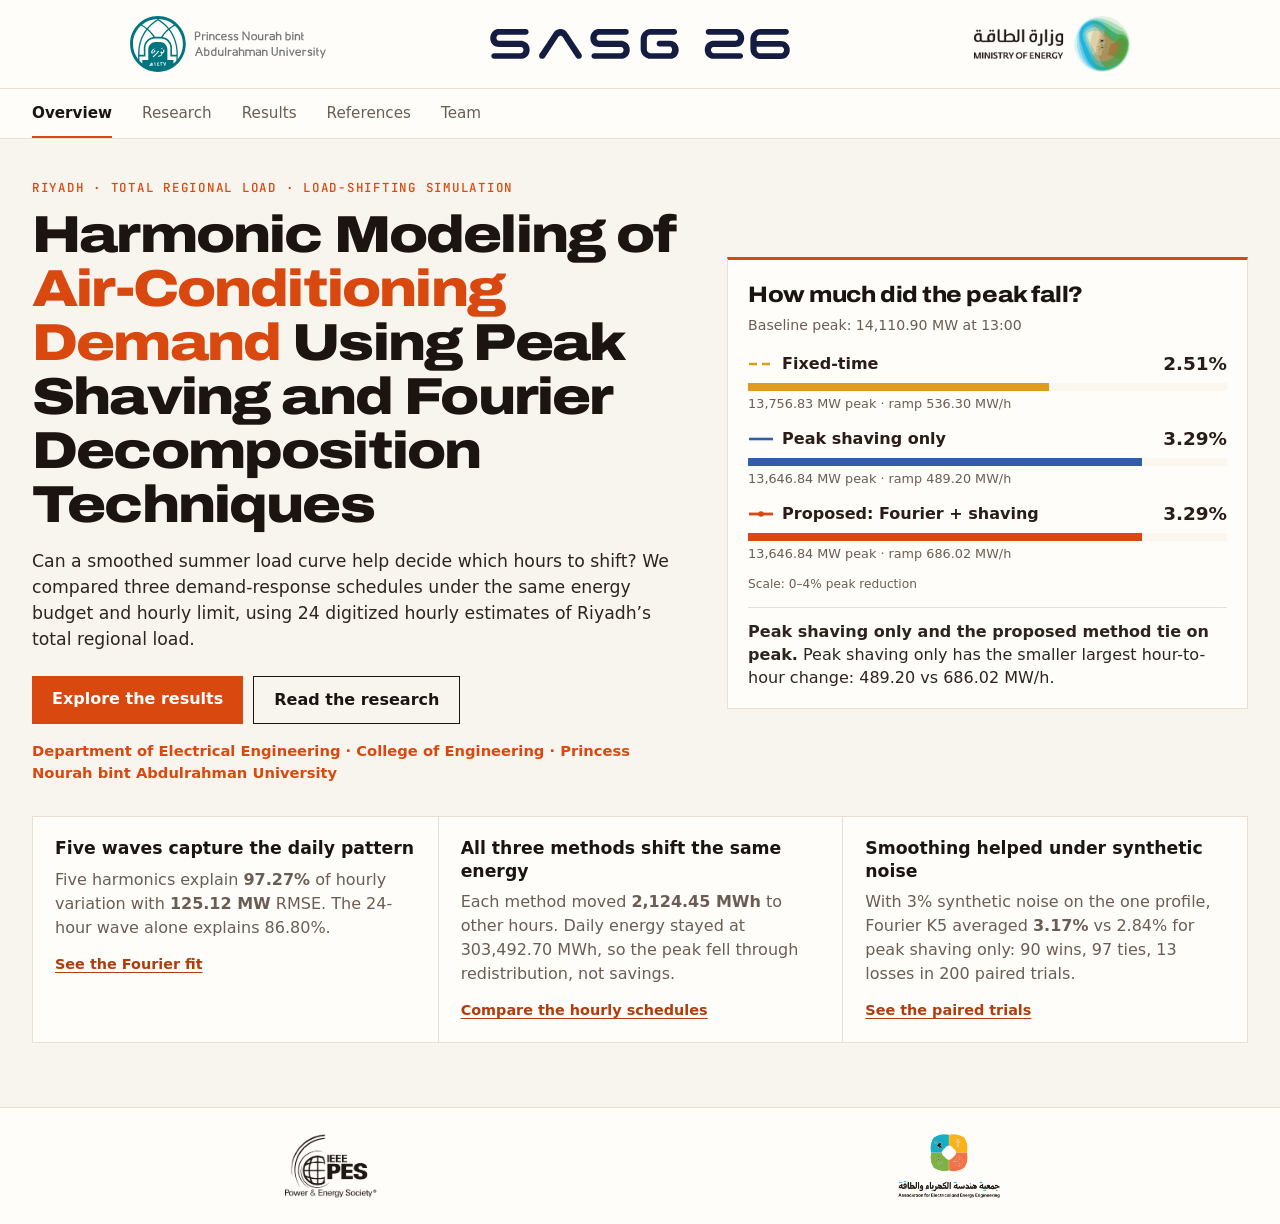
==== index.html @ f4ad92e6 "Poster-style research page, team characters, wide layout" ====
<!DOCTYPE html>
<html lang="en">
<head>
<meta charset="utf-8"/>
<meta content="width=device-width, initial-scale=1" name="viewport"/>
<meta content="Research companion to the SASG26 poster on Fourier analysis and demand response for Riyadh’s summer electricity load." name="description"/>
<meta name="theme-color" content="#1c1411"/>
<title>Harmonic Modeling of Air-Conditioning Demand Using Peak Shaving and Fourier Decomposition Techniques · SASG26</title>
<link rel="preload" href="assets/fonts/archivo-var.woff2" as="font" type="font/woff2" crossorigin=""/>
<link href="styles.css?v=4" rel="stylesheet"/>
<script defer="" src="data.js?v=4"></script>
<script defer="" src="dashboard.js?v=4"></script>
</head>
<body class="page-overview">
<a class="skip" href="#top">Skip to content</a>
<header class="top">
<div class="shell institutions" aria-label="Affiliation and conference">
<div class="affiliation-logo"><img alt="Princess Nourah bint Abdulrahman University" src="assets/pnu-logo.svg"/></div>
<div class="conference-logo"><img alt="SASG26" src="assets/sasg26.svg"/></div>
<div class="patron-logo"><img alt="Ministry of Energy, Kingdom of Saudi Arabia" src="assets/ministry-energy-ink.png"/></div>
</div>
<div class="reading-bar"><div class="shell masthead"><nav aria-label="Site"><a href="index.html" aria-current="page">Overview</a><a href="research.html">Research</a><a href="results.html">Results</a><a href="references.html">References</a><a href="team.html">Team</a></nav></div></div>
</header>
<main class="shell" id="top"><header class="hero">
<div>
<p class="eyebrow">Riyadh · Total regional load · Load-shifting simulation</p>
<h1 class="title-long">Harmonic Modeling of <em>Air-Conditioning Demand</em> Using Peak Shaving and Fourier Decomposition Techniques</h1>
<p class="intro">Can a smoothed summer load curve help decide which hours to shift? We compared three demand-response schedules under the same energy budget and hourly limit, using 24 digitized hourly estimates of Riyadh’s total regional load.</p>
<p class="cta-row"><a class="cta" href="results.html">Explore the results</a><a class="cta ghost" href="research.html">Read the research</a></p>
<p class="byline">Department of Electrical Engineering · College of Engineering · Princess Nourah bint Abdulrahman University</p>
</div>
<aside aria-labelledby="peak-summary-title" class="peak-summary">
<h2 id="peak-summary-title">How much did the peak fall?</h2>
<p class="source" id="hero-baseline"></p>
<div class="peak-bars" id="peak-bars"></div>
<p class="peak-takeaway" id="hero-tie"></p>
</aside>
</header><section aria-label="Research findings" class="findings">
<article><h2>Five waves capture the daily pattern</h2><p id="finding-fit"></p><a href="results.html#fourier">See the Fourier fit</a></article>
<article><h2>All three methods shift the same energy</h2><p id="finding-energy"></p><a href="results.html#control">Compare the hourly schedules</a></article>
<article><h2>Smoothing helped under synthetic noise</h2><p id="finding-noise"></p><a href="results.html#noise">See the paired trials</a></article>
</section>
</main>
<footer class="site-footer">
<div class="shell footer-grid">
<figure><img alt="IEEE Power &amp; Energy Society" src="assets/ieee-ink.png"/></figure>
<figure><img alt="Association for Electrical and Energy Engineering" src="assets/aeee-ink.png"/></figure>
</div>
</footer>
</body>
</html>
---- styles.css ----
@font-face{font-family:'Archivo';src:url('assets/fonts/archivo-var.woff2') format('woff2');font-weight:100 900;font-stretch:62% 125%;font-display:swap}
@font-face{font-family:'JetBrains Mono';src:url('assets/fonts/jetbrains-mono-var.woff2') format('woff2');font-weight:100 800;font-display:swap}
/* SASG26 Riyadh research site — navy, teal and white from the poster, copper as a restrained accent. */
:root{
  color-scheme:light;
  --navy:#2a1c16;--navy-2:#2f5fa7;--teal:#d9480f;--teal-tint:#fce6d6;--copper:#d9480f;--copper-tint:#fce6d6;
  --cool:#2a8c84;--amber:#e09b1a;--ember:#a3201b;--night:#1c1411;--night-2:#2a1d17;
  --slate:#8c8178;--text:#2e241f;--muted:#6b5d53;--edge:#eadfd1;--soft:#fbf6ee;--paper:#fffdf9;--page:#f7f1e7;
  --serif:'Archivo',system-ui,sans-serif;
  --display:'Archivo','Arial Black',system-ui,sans-serif;
  --mono:'JetBrains Mono',ui-monospace,SFMono-Regular,Menlo,Consolas,monospace;
  --sans:system-ui,-apple-system,'Segoe UI',Roboto,Arial,sans-serif;
  font-family:var(--sans);color:var(--text);background:var(--page);font-variant-numeric:tabular-nums;
  -webkit-text-size-adjust:100%;
}
*{box-sizing:border-box}
body{margin:0;line-height:1.5;background:var(--page) radial-gradient(rgba(120,90,60,.10) 1px,transparent 1.2px) 0 0/22px 22px}
a{color:var(--teal);text-underline-offset:.18em}
a:hover{color:var(--navy)}
button,input,select{font:inherit}
img{max-width:100%}
[hidden]{display:none!important}
.shell{width:min(1180px,calc(100% - 48px));margin-inline:auto}
.skip{position:absolute;left:8px;top:8px;transform:translateY(-200%);padding:8px 12px;background:var(--navy);color:#fff;z-index:10}
.skip:focus{transform:none}
:focus-visible{outline:2px solid var(--teal);outline-offset:2px}

/* ---------- masthead ---------- */
.top{background:var(--paper)}
.institutions{display:grid;grid-template-columns:1fr auto 1fr;gap:20px;align-items:center;padding:14px 0}
.institutions a{display:grid;gap:4px;text-decoration:none}
.institutions img{display:block;object-fit:contain}
.institutions span{font-size:.76rem;line-height:1.3}
.affiliation-logo{justify-items:start;color:var(--teal)}.affiliation-logo img{width:186px;height:52px;object-position:left center}
.conference-logo{justify-items:center;text-align:center;color:var(--navy)}.conference-logo img{width:230px;height:30px}
.patron-logo{justify-self:end;justify-items:center;background:var(--navy);color:#fff;border-radius:4px;padding:7px 12px}
.patron-logo img{width:146px;height:46px}
.reading-bar{background:var(--navy);border-bottom:3px solid var(--teal)}
.masthead{display:flex;align-items:center;justify-content:space-between;gap:10px 20px;min-height:50px;flex-wrap:wrap}
.brand{color:#fff;font-weight:700;text-decoration:none;letter-spacing:.01em}.brand .course{color:#b9c3d6;font-weight:500}
nav{display:flex;flex-wrap:wrap;gap:4px 18px}
nav a{color:#dfe5ef;text-decoration:none;font-size:.93rem;padding:4px 0;border-bottom:2px solid transparent}
nav a:hover{color:#fff;border-bottom-color:#7fb9b7}
nav a[aria-current=page]{color:#fff;font-weight:700;border-bottom-color:var(--copper)}

/* ---------- shared type ---------- */
h1,h2,h3{color:var(--navy);margin:0}
h1{font-family:var(--serif);font-weight:500;font-size:clamp(2.1rem,4.6vw,3.4rem);line-height:1.06;letter-spacing:-.02em}
h1 em{font-style:normal;color:var(--teal)}
.eyebrow,.study-num{font-size:.78rem;font-weight:700;letter-spacing:.08em;text-transform:uppercase;color:var(--copper);margin:0 0 10px}
.source,.note{font-size:.88rem;color:var(--muted)}
sup a{text-decoration:none;font-weight:650}

/* ---------- overview ---------- */
.hero{display:grid;grid-template-columns:1.25fr 1fr;gap:44px;align-items:center;padding:40px 0 30px}
.hero .intro{font-size:1.08rem;max-width:58ch;color:var(--text)}
.byline{font-weight:650;color:var(--teal);margin:14px 0 2px;font-size:.92rem}
.peak-summary{border:1px solid var(--edge);border-top:4px solid var(--teal);padding:18px 20px;background:var(--paper)}
.peak-summary h2{font-family:var(--serif);font-weight:500;font-size:1.4rem}
.peak-summary .source{margin:4px 0 14px}
.peak-bars{display:grid;gap:12px}
.peak-bar-label{display:flex;justify-content:space-between;align-items:center;gap:12px}
.peak-bar-label span{display:flex;align-items:center;gap:8px;font-weight:600;color:var(--navy)}
.peak-bar-label strong{font-size:1.15rem;color:var(--navy)}
.peak-bar-track{background:var(--soft);height:8px;margin-top:5px;border-radius:2px;overflow:hidden}
.peak-bar-track span{display:block;height:100%}
.peak-bar-sub{margin:3px 0 0;font-size:.8rem;color:var(--muted)}
.peak-scale{margin:0;font-size:.76rem;color:var(--muted)}
.peak-takeaway{margin:14px 0 0;padding-top:12px;border-top:1px solid var(--edge);line-height:1.45}
.findings{display:grid;grid-template-columns:repeat(3,minmax(0,1fr));border-block:1px solid var(--edge)}
.findings article{padding:20px 22px}.findings article+article{border-left:1px solid var(--edge)}
.findings h2{font-size:1.08rem;line-height:1.3}
.findings p{color:var(--muted);margin:8px 0 12px}
.findings a{font-weight:650;font-size:.9rem}
.sw{flex:none;vertical-align:middle}

/* ---------- article pages ---------- */
.paper-section{max-width:820px;margin:36px auto 0}
.paper-section>h2{font-family:var(--serif);font-weight:500;font-size:clamp(1.8rem,3.6vw,2.4rem);padding-bottom:10px;margin-bottom:14px;border-bottom:1px solid var(--edge)}
.paper-section>h2::before{content:"";display:block;width:42px;height:3px;background:var(--copper);margin-bottom:14px}
.paper-section p,.paper-section dd,.reference-list{line-height:1.65;font-size:1.02rem}
.paper-section h3{font-size:1.08rem;margin:22px 0 6px}
.equation{border-left:3px solid var(--teal);background:var(--soft);padding:12px 14px;margin:12px 0;font-family:var(--serif);color:var(--navy);overflow-wrap:anywhere}
.method-grid{display:grid;grid-template-columns:repeat(3,1fr);gap:12px;margin:16px 0}
.method-grid div{padding:12px 14px;background:var(--soft);border-top:3px solid var(--edge)}
.method-grid div:nth-child(1){border-top-color:var(--copper)}.method-grid div:nth-child(2){border-top-color:var(--navy-2)}.method-grid div:nth-child(3){border-top-color:var(--teal)}
.method-grid dt{font-weight:700;color:var(--navy)}.method-grid dd{margin:4px 0 0;font-size:.95rem}
details summary{color:var(--teal);font-weight:650;cursor:pointer}
.discussion-grid{display:grid;grid-template-columns:1fr 1fr;gap:28px}.discussion-grid h3{margin-top:0}
.reference-list{padding-left:1.4rem}.reference-list li{padding:4px 0 10px}.reference-list li:target{background:var(--teal-tint)}
.reference-list a{overflow-wrap:anywhere}
.data-links{padding-left:1.2rem;line-height:1.8}

/* ---------- results lead ---------- */
.results-lead{padding:36px 0 8px}
.results-lead h1{max-width:22ch}
.dek{font-size:1.1rem;max-width:66ch;margin:14px 0 22px;color:var(--text)}
.lead-figures{display:grid;grid-template-columns:repeat(4,minmax(0,1fr));margin:0;border-block:1px solid var(--edge)}
.lead-figures>div{padding:14px 16px 14px 0}
.lead-figures>div+div{padding-left:16px;border-left:1px solid var(--edge)}
.lead-figures dt{font-size:.8rem;color:var(--muted)}
.lead-figures dd{margin:2px 0 0;font-size:clamp(1.35rem,2.6vw,1.9rem);font-weight:650;color:var(--navy);line-height:1.15}
.lead-figures dd small{font-size:.8rem;font-weight:500;color:var(--muted);margin-left:2px}
.lead-figures .accent dd{color:var(--teal)}
.lead-figures p{margin:2px 0 0;font-size:.78rem;color:var(--muted)}
.scope{font-size:.92rem;color:var(--muted);max-width:80ch;margin:14px 0 0}
.error-banner{background:#fbeeee;border-left:4px solid #9e3826;padding:10px 14px;color:#6d2419;font-weight:600}
.section-index{display:flex;flex-wrap:wrap;gap:8px;margin:22px 0 0;padding:0}
.section-index a{display:flex;align-items:center;gap:8px;border:1px solid var(--edge);border-radius:999px;padding:6px 14px 6px 6px;color:var(--navy);text-decoration:none;font-size:.9rem;font-weight:600;background:var(--paper)}
.section-index a:hover{border-color:var(--teal)}
.section-index span{display:grid;place-items:center;width:22px;height:22px;border-radius:50%;background:var(--navy);color:#fff;font-size:.75rem}

/* ---------- results studies ---------- */
.study{padding:44px 0 6px;border-top:1px solid var(--edge);margin-top:36px;scroll-margin-top:12px}
.study:first-of-type{margin-top:28px}
.study-head{max-width:76ch;margin-bottom:18px}
.study-head h2{font-family:var(--serif);font-weight:500;font-size:clamp(1.55rem,3.2vw,2.15rem);line-height:1.15}
.study-head p:not(.study-num){color:var(--muted);margin:10px 0 0}
.study.separate{background:var(--soft);border:1px solid var(--edge);border-top:4px solid var(--copper);padding:28px clamp(14px,3vw,32px) 18px;margin-top:48px}
.study.separate .study-num{color:var(--copper)}
.subhead{margin:34px 0 12px;max-width:76ch}
.subhead h3{font-size:1.15rem}
.subhead p{margin:6px 0 0;color:var(--muted);font-size:.95rem}

.toolbar{display:flex;flex-wrap:wrap;align-items:center;justify-content:space-between;gap:10px 18px;margin:0 0 12px}
.choices{display:flex;flex-wrap:wrap;gap:6px;margin:0}
.choices button{display:inline-flex;align-items:center;gap:7px;min-height:38px;padding:6px 12px;border:1px solid var(--edge);border-radius:4px;background:var(--paper);color:var(--navy);cursor:pointer;font-size:.9rem}
.choices button:hover{border-color:var(--teal)}
.choices button[aria-pressed=true]{background:var(--navy);border-color:var(--navy);color:#fff}
.legend-toggles button[aria-pressed=true]{background:var(--paper);color:var(--navy);border-color:var(--c);box-shadow:inset 0 -3px 0 var(--c)}
.legend-toggles button[aria-pressed=false]{color:#9aa3ae}.legend-toggles button[aria-pressed=false] .sw{opacity:.3}
.segmented button[aria-pressed=true]{background:var(--paper);color:var(--navy);border-color:var(--c);box-shadow:inset 0 -3px 0 var(--c);font-weight:650}
.jump button[aria-pressed=true]{background:var(--copper);border-color:var(--copper)}
.tabs{margin-bottom:10px}

.stage{display:grid;grid-template-columns:minmax(0,1fr) 285px;gap:18px;align-items:start}
.figure{margin:0;min-width:0}
.chart{width:100%;min-height:60px}
.chart svg{display:block;width:100%;height:auto;overflow:visible;touch-action:pan-y;user-select:none;-webkit-user-select:none}
.figure figcaption{font-size:.85rem;color:var(--muted);margin-top:8px;max-width:90ch}
.scrub{display:flex;align-items:center;gap:12px;margin-top:8px}
.scrub label{font-size:.85rem;font-weight:650;color:var(--navy)}
.scrub input{flex:1;accent-color:var(--navy);min-height:28px}
.pair{display:grid;grid-template-columns:repeat(2,minmax(0,1fr));gap:28px}
.pair.uneven{grid-template-columns:minmax(0,1fr) minmax(0,1.15fr);align-items:start}

/* chart text */
svg text{font-family:var(--sans);font-variant-numeric:tabular-nums}
svg .ax{font-size:11.5px;fill:#5b6675}
svg .ax.sm,svg .sm{font-size:10.5px}
svg .ax.b,svg .b{font-weight:700;fill:var(--navy)}
svg .at{font-size:12px;font-weight:650;fill:var(--navy)}
svg .ct{font-size:14px;font-weight:700;fill:var(--navy)}
svg .cs{font-size:11.5px;fill:#5b6675}
svg .rl{font-size:12.5px;fill:var(--text)}
svg .rv{font-size:12.5px;fill:var(--navy);font-weight:600}
svg .rv.sh{fill:#5b6675;font-weight:500}
svg .lg{font-size:11.5px;fill:var(--text)}
svg .win{font-size:11px;font-weight:700;letter-spacing:.02em}
svg .note-t{font-size:11px;font-weight:600;fill:var(--navy)}
svg .callout{font-size:12px;font-weight:700;fill:var(--navy)}
svg .callout.sm{font-size:11px}
svg .seg{font-size:12px;font-weight:700}
svg .pill-t{font-size:11px;font-weight:700;fill:#fff}
svg .hit{cursor:pointer;outline:none}
svg .hit:focus-visible rect:first-child{stroke:var(--teal);stroke-width:2}

/* readout */
.readout{border:1px solid var(--edge);border-top:4px solid var(--navy);background:var(--paper);padding:14px 16px;position:sticky;top:12px}
.ro-k{margin:0;font-size:.74rem;font-weight:700;letter-spacing:.07em;text-transform:uppercase;color:var(--muted)}
.ro-time{margin:0;font-family:var(--serif);font-size:3rem;line-height:1.05;color:var(--navy)}
.compact .ro-time{font-size:2.3rem}
.ro-ctx{margin:2px 0 8px;font-size:.85rem;color:var(--copper);font-weight:600}
.ro-list{list-style:none;margin:8px 0 0;padding:0;display:grid;gap:2px}
.ro-list li{display:grid;grid-template-columns:auto 1fr auto;grid-template-areas:"sw nm nm" "v v d";align-items:baseline;column-gap:8px;padding:7px 0 7px 10px;border-left:3px solid var(--c);border-bottom:1px solid var(--edge)}
.ro-list li:last-child{border-bottom:0}
.ro-list .sw{grid-area:sw;align-self:center}
.ro-list .nm{grid-area:nm;font-size:.85rem;color:var(--muted)}
.ro-list li:not(:has(.sw)) .nm{grid-column:1/-1}
.ro-list .v{grid-area:v;white-space:nowrap;font-size:1.25rem;font-weight:650;color:var(--navy)}
.ro-list .v small{font-size:.75rem;font-weight:500;color:var(--muted)}
.ro-list .d{grid-area:d;font-size:.8rem;color:var(--muted);text-align:right;white-space:nowrap}
.ro-list .d.down{color:var(--copper);font-weight:650}.ro-list .d.up{color:var(--teal);font-weight:650}

/* stats */
.stats{display:flex;flex-wrap:wrap;gap:0;margin:0 0 14px;border-block:1px solid var(--edge)}
.stats>div{padding:10px 20px 10px 0;margin-right:20px;border-right:1px solid var(--edge)}
.stats>div:last-child{border-right:0}
.stats dt{font-size:.78rem;color:var(--muted)}
.stats dd{margin:1px 0 0;font-size:1.25rem;font-weight:650;color:var(--navy)}
.stats dd small{font-size:.75rem;font-weight:500;color:var(--muted)}
.stats .hl dd{color:var(--teal)}
.stats.tight>div{padding:8px 14px 8px 0;margin-right:14px}
.stats.tight dd{font-size:1.05rem}

.order-control{display:flex;align-items:center;flex-wrap:wrap;gap:8px 14px;flex:1;max-width:620px}
.order-control label{font-weight:650;color:var(--navy);white-space:nowrap}
.order-control output{color:var(--teal);margin-left:4px;font-weight:700}
.order-control input{flex:1;min-width:140px;accent-color:var(--teal);min-height:30px}
.order-tag{font-size:.78rem;font-weight:700;padding:3px 9px;border-radius:999px;background:var(--soft);color:var(--muted);border:1px solid var(--edge)}
.order-tag.on{background:var(--teal-tint);color:var(--teal);border-color:#b8dad8}
.order-tag.warn{background:var(--copper-tint);color:var(--copper);border-color:#e6c9b9}

.callout{border-left:4px solid var(--teal);background:var(--soft);padding:12px 16px;margin:4px 0 18px;max-width:90ch}
.callout strong{color:var(--navy)}
.reference-box{margin:22px 0 0;padding:16px 18px;border:1px solid var(--edge);border-left:4px solid var(--navy);background:var(--soft);max-width:90ch}
.reference-box h3{font-size:.95rem;margin-bottom:4px}
.reference-box p{margin:6px 0 0;font-size:.92rem}
.data-line{font-size:.85rem;color:var(--muted);margin:16px 0 0}
.note{max-width:90ch}

/* ---------- footer ---------- */
.conference-footer{display:flex;align-items:center;flex-wrap:wrap;gap:18px 26px;padding:30px 0 40px;margin-top:48px;border-top:1px solid var(--edge);color:var(--muted)}
.conference-footer h2{font-size:1.1rem}.conference-footer p{margin:4px 0 0;font-size:.9rem}
.conference-footer figure{margin:0;text-align:center;min-width:150px;font-size:.85rem}
.partner-mark{border-radius:4px;background:var(--navy);padding:7px}
.partner-mark img{max-width:140px;width:100%;height:38px;object-fit:contain;display:block;margin:auto}
.conference-footer figcaption{margin-top:6px}

/* ---------- responsive ---------- */
@media (max-width:960px){
  .stage{grid-template-columns:minmax(0,1fr)}
  .readout{position:static}
  .readout .ro-list{grid-template-columns:repeat(2,minmax(0,1fr));column-gap:14px}
  .ro-list li{grid-template-columns:auto 1fr;grid-template-areas:"sw nm" "v v" "d d"}
  .ro-list .d{text-align:left}
  .pair,.pair.uneven{grid-template-columns:minmax(0,1fr);gap:22px}
  .hero{grid-template-columns:1fr;gap:24px}
}
@media (max-width:760px){
  .lead-figures{grid-template-columns:repeat(2,minmax(0,1fr))}
  .lead-figures>div:nth-child(3){padding-left:0;border-left:0}
  .lead-figures>div:nth-child(n+3){border-top:1px solid var(--edge)}
  .findings,.method-grid,.discussion-grid{grid-template-columns:1fr}
  .findings article+article{border-left:0;border-top:1px solid var(--edge)}
}
@media (max-width:600px){
  .shell{width:calc(100% - 28px)}
  .institutions{gap:10px;padding:10px 0}
  .institutions span{font-size:.62rem}
  .affiliation-logo img{width:118px;height:34px}.conference-logo img{width:118px;height:18px}
  .patron-logo{padding:5px 7px}.patron-logo img{width:84px;height:28px}
  .masthead{padding:8px 0}
  nav{gap:2px 13px}nav a{font-size:.86rem}
  .results-lead{padding-top:24px}
  .dek{font-size:1rem}
  .study{padding-top:32px;margin-top:26px}
  .ro-time{font-size:2.4rem}
  .compact .ro-time{font-size:2rem}
  .readout{padding:12px}
  .ro-list .v{font-size:1.08rem}
  .stats>div{padding:8px 14px 8px 0;margin-right:14px}
  .stats dd{font-size:1.08rem}
  .choices button{font-size:.85rem;padding:6px 10px}
  .toolbar{align-items:flex-start}
  .section-index a{font-size:.82rem;padding:4px 11px 4px 4px}
}
@media print{.reading-bar,.section-index,.scrub,.toolbar{display:none}}
.cta{display:inline-block;margin-top:6px;padding:10px 18px;background:var(--navy);color:#fff;text-decoration:none;font-weight:650;border-radius:4px}
.cta:hover{background:var(--teal);color:#fff}

.nowrap{white-space:nowrap}
#harmonic-stats{display:grid;grid-template-columns:repeat(4,minmax(0,1fr))}
#harmonic-stats>div{margin-right:0;padding:8px 10px 8px 0;border-right:0;border-bottom:1px solid var(--edge)}
#harmonic-stats>div:nth-last-child(-n+3){border-bottom:0}
@media (max-width:760px){.lead-figures dd small{display:block;margin:2px 0 0}}
@media (max-width:420px){#harmonic-stats{grid-template-columns:repeat(2,minmax(0,1fr))}#harmonic-stats>div:nth-last-child(-n+3){border-bottom:1px solid var(--edge)}#harmonic-stats>div:last-child{border-bottom:0}}

/* ================= warm redesign ================= */
.top{background:var(--paper);border-bottom:1px solid var(--edge)}
.reading-bar{background:var(--paper);border-bottom:1px solid var(--edge)}
.brand{color:var(--night);font-family:var(--mono);font-weight:700;letter-spacing:.02em}.brand .course{color:var(--muted)}
nav a{color:var(--muted);font-size:.95rem}
nav a:hover{color:var(--night);border-bottom-color:#f6c36a}
nav a[aria-current=page]{color:var(--night);border-bottom-color:var(--copper)}
.patron-logo{background:var(--night)}
.partner-mark{background:var(--night)}

h1,h2,h3{color:var(--night)}
h1{font-family:var(--display);font-weight:850;font-stretch:118%;letter-spacing:-.035em;line-height:.98}
h1 em{color:var(--copper);font-style:normal}
.eyebrow,.study-num,.kicker,.ro-k,.stats dt,.lead-figures dt,.hero-kpis dt,.section-index,.strip-head,.data-line,.scrub label,.order-control label{font-family:var(--mono)}
.eyebrow,.study-num{color:var(--copper);letter-spacing:.14em;font-weight:500}
.study-head h2,.subhead h3,.paper-section>h2,.peak-summary h2{font-family:var(--display);font-weight:800;font-stretch:112%;letter-spacing:-.02em}
.study-head h2{font-size:clamp(1.6rem,3.4vw,2.35rem)}
.paper-section>h2::before{background:var(--copper)}

/* dark hero */
.hero-dark{background:radial-gradient(120% 90% at 85% 15%,#5a1d10 0%,#2b1610 45%,#1c1411 75%);color:#f4e9dc;padding:44px 0 26px;position:relative;overflow:hidden}
.hero-dark::after{content:"";position:absolute;inset:0;background:radial-gradient(rgba(255,230,200,.06) 1px,transparent 1.2px) 0 0/22px 22px;pointer-events:none}
.hero-dark>*{position:relative;z-index:1}
.hero-grid{display:grid;grid-template-columns:minmax(0,1.05fr) minmax(0,.95fr);gap:36px;align-items:center}
.kicker{font-size:.8rem;letter-spacing:.2em;text-transform:uppercase;color:#c9b5a2;margin:0 0 18px}.kicker span{color:#f08a2c}
.hero-dark h1{color:#fbf1e4;font-size:clamp(2.7rem,6.6vw,5.4rem)}
.hero-dark h1 em{color:#f27a1f}
.hero-dark .dek{color:#dccbba;font-size:1.08rem;max-width:60ch;margin:20px 0 26px}
.hero-kpis{display:grid;grid-template-columns:repeat(2,minmax(0,1fr));margin:0;border:1px solid rgba(255,230,200,.16);border-radius:12px;overflow:hidden}
.hero-kpis>div{padding:16px 20px;border-right:1px solid rgba(255,230,200,.14);border-bottom:1px solid rgba(255,230,200,.14)}
.hero-kpis>div:nth-child(2n){border-right:0}.hero-kpis>div:nth-child(n+3){border-bottom:0}
.hero-kpis dt{font-size:.74rem;letter-spacing:.16em;text-transform:uppercase;color:#bfa995}
.hero-kpis dd{margin:6px 0 0;font-family:var(--mono);font-size:clamp(1.35rem,2.6vw,1.9rem);font-weight:700;color:#fbf1e4}
.hero-kpis small{font-size:.62em;font-weight:500;color:#bfa995;margin-left:4px}
.hero-kpis .hot dd{color:#f27a1f}
.hero-figure{margin:0;display:grid;justify-items:center}
#hero-radial{max-width:520px;touch-action:none}
#hero-radial svg{touch-action:none;cursor:pointer}
.hero-figure figcaption{font-family:var(--mono);font-size:.8rem;color:#c9b5a2;text-align:center;line-height:1.7;margin-top:4px}
.hero-figure figcaption b{color:#fbf1e4;margin:0 14px 0 6px}
.lg-base,.lg-dash{display:inline-block;width:22px;height:10px;vertical-align:middle;margin-right:6px}
.lg-base{background:linear-gradient(90deg,#f6c36a,#d9480f);border-radius:5px}
.lg-dash{border-top:2px dashed #fff4e6;height:0}
.strip-wrap{margin-top:26px}
.strip-head{display:flex;justify-content:space-between;gap:12px;font-size:.82rem;color:#c9b5a2;margin-bottom:8px;letter-spacing:.04em}
.strip-head output{color:#fbf1e4;font-weight:700}
#hero-strip svg{touch-action:none;cursor:pointer}
.hero-foot .scope{color:#bfa995;margin-top:18px}.hero-foot .scope strong{color:#f4e9dc}.hero-foot a{color:#f6a35c}
.hero-dark .section-index a{background:rgba(255,240,220,.06);border-color:rgba(255,230,200,.2);color:#f4e9dc}
.hero-dark .section-index a:hover{border-color:#f27a1f}
.hero-dark .section-index span{background:transparent;color:#f27a1f;width:auto;height:auto;font-size:.78rem}
.section-index a{font-family:var(--sans)}

/* radial text */
svg .rad-l{font-family:var(--mono);font-size:12px;font-weight:700;fill:#fbf1e4}
svg .rad-s{font-family:var(--mono);font-size:10.5px;fill:#bfa995}
svg .rad-h{font-family:var(--mono);font-size:13px;fill:#c9b5a2}
svg .rad-v{font-family:var(--mono);font-size:26px;font-weight:700;fill:#fbf1e4}

/* studies as warm cards */
.study{background:var(--paper);border:1px solid var(--edge);border-radius:16px;box-shadow:0 1px 0 rgba(60,30,10,.04),0 14px 34px -22px rgba(80,40,10,.25);padding:34px clamp(16px,3.2vw,38px) 26px;margin-top:30px}
.study:first-of-type{margin-top:34px}
.study.separate{background:#fff8ef;border-top:4px solid var(--copper);border-radius:16px}

/* controls */
.choices button{border-color:var(--edge);background:var(--paper);color:var(--night);border-radius:8px}
.choices button:hover{border-color:#f2a066}
.choices button[aria-pressed=true]{background:var(--night);border-color:var(--night);color:#fbf1e4}
.legend-toggles button[aria-pressed=true],.segmented button[aria-pressed=true]{background:var(--paper);color:var(--night);border-color:var(--c);box-shadow:inset 0 -3px 0 var(--c)}
.jump button[aria-pressed=true]{background:var(--copper);border-color:var(--copper)}
.scrub input,.order-control input{accent-color:var(--copper)}
.order-control output{color:var(--copper)}
.order-tag.on{background:#fce6d6;color:#b13c0c;border-color:#f3c4a5}
.order-tag.warn{background:#fff1d6;color:#8a5b00;border-color:#efd59c}

/* dark instrument readout */
.readout{background:var(--night);border:0;border-radius:14px;color:#f4e9dc;padding:18px 18px 12px;box-shadow:0 18px 30px -20px rgba(40,15,5,.6)}
.readout .ro-k{color:#bfa995;letter-spacing:.18em}
.readout .ro-time{font-family:var(--mono);font-weight:700;color:#fbf1e4;font-size:3.2rem;letter-spacing:-.02em}
.readout.compact .ro-time{font-size:2.5rem}
.readout .ro-ctx{color:#f6a35c}
.readout .ro-list li{border-bottom-color:rgba(255,230,200,.12)}
.readout .ro-list .nm{color:#c9b5a2;font-family:var(--mono);font-size:.78rem}
.readout .ro-list .v{color:#fbf1e4;font-family:var(--mono)}
.readout .ro-list .v small,.readout .ro-list .d{color:#a8978a}
.readout .ro-list .d.down{color:#f6a35c}.readout .ro-list .d.up{color:#6cc4b9}
.readout .ro-list li{border-left-color:var(--c)}
.readout .sw line{filter:brightness(1.35)}

/* stats */
.stats{border-color:var(--edge)}.stats>div{border-color:var(--edge)}
.stats dt{font-size:.72rem;letter-spacing:.1em;text-transform:uppercase}
.stats dd{font-family:var(--mono)}
.stats .hl dd{color:var(--copper)}
.callout{border-left-color:var(--copper);background:#fff4e8;border-radius:0 10px 10px 0}
.reference-box{border-left-color:var(--night);background:#fbf4ea;border-radius:0 12px 12px 0;margin-top:0}
.context-pair{margin-top:26px;align-items:start}
.meter-card .chart svg{border-radius:12px}

/* chart text in warm/mono */
svg .ax{font-family:var(--mono);font-size:10.5px;fill:#7a6b60}
svg .at{font-family:var(--mono);font-size:11px;font-weight:700;letter-spacing:.06em;fill:var(--night);text-transform:uppercase}
svg .ct{font-family:var(--display);font-size:15px;font-weight:800;fill:var(--night)}
svg .cs{font-family:var(--mono);font-size:10.5px;fill:#7a6b60}
svg .rv{font-family:var(--mono);font-size:12px;fill:var(--night);font-weight:700}
svg .lg{fill:var(--text)}
svg .win{font-family:var(--mono);font-size:10.5px;letter-spacing:.04em}
svg .note-t{font-family:var(--mono);font-size:10.5px;fill:var(--night)}
svg .callout{fill:var(--night)}
svg .pill-t{font-family:var(--mono)}
svg .kbtn{font-family:var(--mono);font-size:12px;font-weight:700;fill:var(--night)}
svg .kbtn.on{fill:#fff}
svg .m-k{font-family:var(--mono);font-size:10.5px;letter-spacing:.14em;fill:#c9b5a2}
svg .m-s{font-family:var(--mono);font-size:10px;letter-spacing:.12em;fill:#a8978a}
svg .m-s2{font-family:var(--mono);font-size:11px;fill:#d8c6b5}
svg .m-big{font-family:var(--mono);font-size:30px;font-weight:700;fill:#fbf1e4}
svg .m-u{font-size:13px;fill:#a8978a;font-weight:500}

/* overview + pages in warm */
.hero .intro{color:var(--text)}
.peak-summary{background:var(--paper);border:1px solid var(--edge);border-top:4px solid var(--copper);border-radius:14px;box-shadow:0 14px 34px -22px rgba(80,40,10,.25)}
.findings{background:var(--paper);border:1px solid var(--edge);border-radius:14px;overflow:hidden}
.cta{background:var(--copper)}.cta:hover{background:var(--night)}
.byline{color:var(--copper)}
.paper-section{background:var(--paper);border:1px solid var(--edge);border-radius:16px;padding:30px clamp(18px,3.5vw,40px)}
.equation{border-left-color:var(--copper);background:#fbf4ea}
.method-grid div:nth-child(1){border-top-color:var(--amber)}.method-grid div:nth-child(2){border-top-color:var(--navy-2)}.method-grid div:nth-child(3){border-top-color:var(--copper)}
.method-grid div{background:#fbf4ea}
a{color:#b13c0c}a:hover{color:var(--night)}
.conference-footer{border-top-color:var(--edge)}

@media (max-width:960px){.hero-grid{grid-template-columns:minmax(0,1fr)}.hero-figure{order:2}}
@media (max-width:600px){
  .hero-dark{padding:28px 0 20px}
  .hero-kpis>div{padding:12px 14px}
  .study{border-radius:12px;padding:24px 14px 18px}
  .readout .ro-time{font-size:2.5rem}
  .hero-figure figcaption b{margin:0 8px 0 4px}
}
.hero-figure figcaption{display:flex;flex-wrap:wrap;justify-content:center;gap:4px 18px}
.hero-figure figcaption b{margin:0 0 0 6px}
.lg-item{white-space:nowrap}.lg-note{flex-basis:100%;font-size:.74rem;color:#a8978a}
.stats dt .lc{text-transform:none;font-style:italic;letter-spacing:0}

.pair.quad{row-gap:26px}
.context-col{display:grid;gap:16px;align-content:start}
.context-card{background:var(--paper);border:1px solid var(--edge);border-radius:12px;padding:16px 18px}
.card-k{font-family:var(--mono);font-size:.72rem;letter-spacing:.14em;text-transform:uppercase;color:var(--copper);margin:0 0 6px}
.ctx-row{display:grid;grid-template-columns:7.2rem 1fr;gap:14px;align-items:center;padding:12px 0;border-top:1px solid var(--edge)}
.ctx-big{margin:0;font-family:var(--display);font-weight:850;font-stretch:115%;font-size:2.1rem;color:#1f6f68;line-height:1}
.ctx-big.hot{color:var(--copper)}
.ctx-t{margin:0;font-weight:650;color:var(--night);line-height:1.3}
.ctx-s{margin:3px 0 0;font-family:var(--mono);font-size:.76rem;color:var(--muted)}
.ctx-bar{height:6px;border-radius:3px;background:var(--edge);margin-top:8px;overflow:hidden}
.ctx-bar span{display:block;height:100%;background:linear-gradient(90deg,#f6c36a,#d9480f,#a3201b)}
.ctx-scope{margin:6px 0 0;font-size:.82rem;color:var(--muted)}
@media (max-width:420px){.ctx-row{grid-template-columns:5.6rem 1fr}.ctx-big{font-size:1.7rem}}
.hero-kpis{grid-template-columns:repeat(2,minmax(0,1fr))}.hero-kpis>div{border-right:1px solid rgba(255,230,200,.14)!important;border-bottom:1px solid rgba(255,230,200,.14)!important}.hero-kpis>div:nth-child(2n){border-right:0!important}.hero-kpis>div:last-child{grid-column:1/-1;border-bottom:0!important;border-right:0!important}
.srcline{font-family:var(--mono);font-size:.74rem;color:var(--muted);margin:14px 0 0;padding-top:10px;border-top:1px dashed var(--edge)}

/* ================= editorial pass: sharp, flat, article-like ================= */
html body *:not(svg):not(svg *){border-radius:0!important}
body{background:#f8f5ef!important}
.hero-dark::after{display:none}
.study,.paper-section,.peak-summary,.findings,.readout,.context-card,.reference-box,.callout,.study.separate{box-shadow:none!important}

/* header */
.top{background:#fffdf9;border-bottom:0}
.institutions{grid-template-columns:1fr auto 1fr;padding:18px 0 16px}
.institutions>div{display:grid;gap:4px}
.affiliation-logo{justify-items:start}
.affiliation-logo span{font-size:.74rem;color:var(--copper);letter-spacing:.02em}
.conference-logo{justify-items:center;text-align:center}
.conference-logo span{font-size:.78rem;color:var(--night)}
.patron-logo{justify-self:end;justify-items:end;background:none!important;padding:0!important;color:var(--muted)}
.patron-logo span{font-family:var(--mono);font-size:.66rem;letter-spacing:.14em;text-transform:uppercase;color:var(--muted)}
.patron-logo img{width:150px;height:auto}
.reading-bar{background:#fffdf9;border-top:1px solid var(--edge);border-bottom:1px solid var(--edge)}
.masthead{justify-content:flex-start;min-height:48px}
nav{gap:0 30px}
nav a{font-size:.95rem;color:var(--muted);padding:13px 0 11px;border-bottom:2px solid transparent}
nav a[aria-current=page]{color:var(--night);font-weight:650;border-bottom-color:var(--copper)}

/* footer */
.site-footer{background:#fffdf9;border-top:1px solid var(--edge);margin-top:64px;padding:30px 0 22px}
.footer-grid{display:flex;align-items:center;flex-wrap:wrap;gap:22px 48px}
.foot-k{margin:0;font-family:var(--mono);font-size:.7rem;letter-spacing:.14em;text-transform:uppercase;color:var(--copper)}
.foot-s{margin:4px 0 0;font-weight:650;color:var(--night)}
.site-footer figure{margin:0;display:grid;gap:6px;justify-items:center}
.site-footer figure img{height:54px;width:auto}
.site-footer figcaption{font-size:.78rem;color:var(--muted)}
.foot-line{margin-top:22px;padding-top:14px;border-top:1px solid var(--edge);font-size:.8rem;color:var(--muted)}

/* results: flat sections instead of cards */
.study{background:transparent!important;border:0!important;border-top:1px solid #dccfbe!important;padding:52px 0 8px!important;margin-top:24px!important}
.study:first-of-type{border-top:0!important;margin-top:12px!important}
.study.separate{background:#fffdf9!important;border:1px solid var(--edge)!important;border-left:3px solid var(--copper)!important;padding:34px clamp(16px,3vw,32px) 20px!important}
.hero-dark .section-index a{padding:7px 14px;border-radius:0}
.section-index a{border-radius:0}
.choices button{min-height:36px}
.readout{border-top:3px solid var(--copper)!important}
.srcline{border-top:1px solid var(--edge);margin-top:40px;padding-top:14px}
.context-card,.reference-box{background:#fffdf9!important}
.meter-card .chart svg{border-radius:0!important}

/* overview */
.peak-summary{border-top:3px solid var(--copper)!important}
.findings{background:#fffdf9}
.cta-row{display:flex;flex-wrap:wrap;gap:10px;margin-top:8px}
.cta{padding:11px 20px}
.cta.ghost{background:transparent;color:var(--night);border:1px solid var(--night)}
.cta.ghost:hover{background:var(--night);color:#fff}

/* research article */
.paper{max-width:760px;margin:0 auto;padding:46px 0 10px}
.paper-head{border-bottom:1px solid #dccfbe;padding-bottom:22px;margin-bottom:28px}
.paper-head h1{font-size:clamp(2rem,4.4vw,3rem);margin:6px 0 16px;line-height:1.05}
.paper-by{margin:0;color:var(--muted);font-size:.92rem;line-height:1.55}
.paper section{margin:0 0 6px}
.paper h2{font-family:var(--display);font-weight:800;font-stretch:110%;font-size:1.35rem;letter-spacing:-.01em;margin:38px 0 12px;display:flex;gap:12px;align-items:baseline}
.paper h2 span{font-family:var(--mono);font-size:.85rem;color:var(--copper);font-weight:700}
.paper p,.paper li{font-family:Georgia,'Times New Roman',serif;font-size:1.1rem;line-height:1.75;color:#2b221d}
.paper p{margin:0 0 16px}
.paper sup a{font-family:var(--sans);font-size:.72rem}
.paper-abstract{background:#fffdf9;border:1px solid var(--edge);border-left:3px solid var(--copper);padding:20px 24px 8px}
.paper-abstract h2{margin-top:0;font-size:1rem;font-family:var(--mono);letter-spacing:.14em;text-transform:uppercase;color:var(--copper)}
.paper-abstract p{font-size:1.04rem}
.keywords{font-size:.92rem!important;color:var(--muted)!important}
.keywords strong{font-family:var(--sans);font-size:.8rem}
.paper .equation{font-size:1.15rem;text-align:center;background:#fffdf9;border:1px solid var(--edge);border-left:3px solid var(--copper);padding:16px;margin:8px 0 18px}
.method-list{padding-left:1.2rem;margin:0 0 16px}
.method-list li{margin-bottom:8px}
.paper a{color:#b13c0c}
.page-article .paper-section{background:transparent!important;border:0!important;padding:46px 0 0!important;max-width:760px}
.page-article .paper-section>h2::before{display:none}

@media (max-width:600px){
  .institutions{grid-template-columns:1fr auto;row-gap:8px}
  .conference-logo{grid-column:1/-1;grid-row:1;justify-items:start;text-align:left}
  .patron-logo img{width:100px}
  .affiliation-logo img{width:120px}
  nav{gap:0 18px}
  .paper p,.paper li{font-size:1.03rem}
  .site-footer figure img{height:44px}
}
.paper .eyebrow{font-family:var(--mono);font-size:.78rem;letter-spacing:.14em;line-height:1.4;color:var(--copper);margin:0}
.hero h1.title-long{font-size:clamp(2rem,4.2vw,3.25rem);line-height:1.04}

/* three-method KPI comparison */
.kpi-compare{display:grid;grid-template-columns:repeat(4,minmax(0,1fr));gap:14px;margin:8px 0 18px}
.kc{background:var(--paper);border:1px solid var(--edge);border-top:4px solid var(--copper);padding:14px 14px 12px}
.kc h3{margin:0 0 2px;font-size:1.02rem;color:var(--navy)}
.kc-def{margin:0 0 10px;font-size:.8rem;color:var(--muted)}
.kc-row{display:flex;justify-content:space-between;align-items:baseline;gap:10px;padding:7px 0;border-top:1px solid var(--edge);font-size:.85rem}
.kc-row>span{color:var(--muted)}
.kc-row.prop>span{color:var(--copper);font-weight:700}
.kc-v{text-align:right}
.kc-v strong{display:block;white-space:nowrap;font-family:var(--mono);font-size:.95rem;color:var(--navy)}
.kc-v small{display:block;white-space:nowrap;font-size:.72rem;color:var(--muted)}
.kc-v.best strong{color:var(--copper)}
.kc-note{margin:8px 0 0;font-size:.78rem;color:var(--text);line-height:1.4}
.what-changed{max-width:none}
@media (max-width:1000px){.kpi-compare{grid-template-columns:repeat(2,minmax(0,1fr))}}
@media (max-width:560px){.kpi-compare{grid-template-columns:1fr}}

/* team page */
.team-grid{display:grid;grid-template-columns:repeat(auto-fill,minmax(190px,1fr));gap:14px;margin:10px 0 24px}
.team-grid.supervisor{grid-template-columns:repeat(auto-fill,minmax(190px,260px))}
.member{border:1px solid var(--edge);background:#fff;padding:18px 16px 16px;display:flex;flex-direction:column;align-items:flex-start;gap:6px}
.member .avatar{width:52px;height:52px;border-radius:50%;background:var(--copper);color:#fff;display:grid;place-items:center;font-weight:800;font-size:1.05rem;letter-spacing:.02em}
.member h3{margin:6px 0 0;font-size:1.05rem}
.member p{margin:0;font-size:.85rem!important;color:var(--muted)}
.member .li{margin-top:auto;padding-top:8px;font-size:.85rem;font-weight:700;color:var(--copper);text-decoration:none}
.member .li::after{content:" ↗"}
.member .li[href=""]{display:none}
.ref-folder{margin-top:14px;font-size:.95rem}
@media (max-width:600px){.masthead nav{flex-wrap:nowrap;overflow-x:auto;gap:18px;scrollbar-width:none}.masthead nav::-webkit-scrollbar{display:none}.masthead nav a{white-space:nowrap;font-size:.9rem}}
/* logo-only header and footer */
.institutions{grid-template-columns:1fr 1fr 1fr!important;align-items:center;justify-items:center;padding:16px 0!important}
.institutions>div{justify-self:center!important;justify-items:center!important;display:flex!important;align-items:center;justify-content:center}
.affiliation-logo img{width:auto!important;height:56px!important;object-position:center!important}
.conference-logo img{width:auto!important;height:30px!important}
.patron-logo img{width:auto!important;height:56px!important}
.site-footer{padding:26px 0}
.footer-grid{justify-content:center!important;gap:24px 72px!important}
.site-footer figure img{height:64px!important}
@media (max-width:600px){
  .institutions{grid-template-columns:1fr 1fr 1fr!important;gap:10px!important;padding:12px 0!important}
  .conference-logo{grid-column:auto!important;grid-row:auto!important}
  .affiliation-logo img{height:38px!important}.conference-logo img{height:20px!important}.patron-logo img{height:36px!important}
  .footer-grid{gap:18px 40px!important}.site-footer figure img{height:44px!important}
}
/* ---------- wider layout everywhere ---------- */
.shell{width:min(1440px,calc(100% - 64px))}
@media (max-width:700px){.shell{width:calc(100% - 28px)}}
/* footer: one logo per half, each centered */
.footer-grid{display:grid!important;grid-template-columns:1fr 1fr;justify-items:center;align-items:center;gap:20px!important}
/* ---------- wide pages (references, team) ---------- */
.wide-page{padding:40px 0 10px}
.page-head{border-bottom:1px solid var(--edge);padding-bottom:16px;margin-bottom:26px}
.page-head h1{font-family:var(--display);font-weight:800;font-stretch:112%;letter-spacing:-.02em;font-size:clamp(2rem,4vw,3rem);margin:0 0 6px}
.page-head p{margin:0;color:var(--muted)}
.wcard{background:#fff;border:1px solid var(--edge);padding:22px 26px}
.wcard h2{font-size:1rem;margin:0 0 12px;color:var(--navy)}
.ref-layout{display:grid;grid-template-columns:minmax(0,2.3fr) minmax(260px,1fr);gap:20px;align-items:start}
.ref-side{display:grid;gap:20px}
.ref-side .qr{width:150px;height:150px;display:block;margin:4px 0 10px}
.wide-page .reference-list{margin:0;padding-left:1.4rem;line-height:1.6}
.wide-page .reference-list li{margin-bottom:10px;padding-left:4px}
.wide-page .reference-list li:target{background:#fce6d6}
@media (max-width:900px){.ref-layout{grid-template-columns:1fr}}
/* team */
.team-label{font-family:var(--mono);font-size:.72rem;letter-spacing:.16em;text-transform:uppercase;color:var(--copper);margin:8px 0 12px;text-align:center}
.team-row{display:flex;flex-wrap:wrap;justify-content:center;gap:18px;margin-bottom:30px}
.team-row .member{width:300px;align-items:center;text-align:center;padding:24px 18px 20px}
.member .char{width:118px;height:118px;display:block}
.member.supervisor .avatar{width:118px;height:118px;border-radius:50%;font-size:2rem;background:var(--navy)}
.member .li{margin-top:6px}
@media (max-width:700px){.team-row .member{width:100%;max-width:340px}}
/* ---------- research poster page ---------- */
.page-poster{--pb:#7A2E12}
.poster-page{padding:30px 0 10px}
.ptitle{text-align:center;padding:10px 0 22px}
.ptitle h1{font-family:var(--display);font-weight:800;font-stretch:108%;letter-spacing:-.015em;color:var(--navy);font-size:clamp(1.6rem,3vw,2.5rem);line-height:1.12;margin:0 auto 12px;max-width:1150px}
.pauthors{margin:0 0 4px;font-weight:700;color:var(--pb)}
.pauthors span{color:var(--muted);font-weight:400;margin:0 6px}
.pdept{margin:0;color:var(--muted);font-size:.92rem}
.pgrid{display:grid;grid-template-columns:repeat(3,minmax(0,1fr));gap:18px;align-items:stretch}
.pcol{display:flex;flex-direction:column;gap:18px}
.pcard{background:#fff;border:1px solid #e3e1de;display:flex;flex-direction:column}
.pcard.grow{flex:1}
.pcard.span3{grid-column:1/-1}.pcard.span2{grid-column:span 2}
.pbar{margin:0;background:var(--pb);color:#fff;font-family:var(--sans);font-weight:800;font-size:.86rem;letter-spacing:.09em;text-transform:uppercase;padding:9px 16px}
.pbody{padding:16px 18px 14px;font-size:.95rem;line-height:1.6;flex:1}
.pbody p{margin:0 0 10px}
.psub{font-weight:800;color:var(--pb);font-size:.8rem!important;letter-spacing:.08em;text-transform:uppercase;margin:16px 0 6px!important}
.pbody>.psub:first-child{margin-top:0!important}
.pkey{font-size:.85rem;color:var(--muted)}
.pobj{background:#f7eeea;padding:10px 12px;border-left:3px solid var(--pb)}
.pstats{display:grid;grid-template-columns:repeat(3,1fr);gap:8px;margin:4px 0 12px}
.pstats div{border:1px solid #e3e1de;padding:10px 8px;text-align:center}
.pstats strong{display:block;font-family:var(--mono);color:var(--pb);font-size:1.05rem}
.pstats span{display:block;font-size:.74rem;color:var(--muted);line-height:1.35;margin-top:3px}
.pscope{list-style:none;margin:0;padding:0}
.pscope li{display:grid;grid-template-columns:96px 1fr;gap:10px;padding:7px 0;border-top:1px solid #eeeae5;font-size:.9rem}
.pscope li:first-child{border-top:0}
.pscope span{font-weight:800;color:var(--pb);font-size:.74rem;letter-spacing:.06em;text-transform:uppercase;padding-top:2px}
.peq{position:relative;border:1px solid #e3d6cf;background:#fbf6f3;padding:12px 40px 12px 14px;margin:8px 0 12px;font-family:var(--serif);color:var(--navy);text-align:center;overflow-wrap:anywhere}
.peq small{display:block;margin-top:6px;font-size:.82rem;color:#5d4a40}
.peq-n{position:absolute;right:10px;top:50%;transform:translateY(-50%);font-family:var(--mono);font-size:.78rem;color:var(--muted)}
.plist{margin:0 0 12px;padding-left:1.1rem}.plist li{margin-bottom:4px}
.pfig{margin:10px 0 12px}
.pfig img{width:100%;height:auto;display:block;border:1px solid #eeeae5}
.pfig figcaption,.pcap{font-size:.8rem;color:var(--muted);font-style:italic;text-align:center;margin-top:6px}
.pfig-pair{display:grid;grid-template-columns:1fr 1fr;gap:8px}.pfig-pair .pfig{margin:6px 0 0}
.ptable-wrap{overflow-x:auto}
.ptable{width:100%;border-collapse:collapse;font-size:.82rem}
.ptable thead th{background:var(--pb);color:#fff;padding:8px 6px;font-weight:700;text-align:center;line-height:1.25}
.ptable thead th:first-child{text-align:left}
.ptable td,.ptable tbody th{border-bottom:1px solid #e3e1de;padding:7px 6px;text-align:center;vertical-align:middle}
.ptable tbody th{text-align:left;font-weight:700;color:var(--navy)}
.ptable small{display:block;font-weight:400;color:var(--muted);font-size:.72rem}
.ptable .prop{background:#f7eeea}.ptable thead th.prop{background:#5e230d}
.ptable b{color:var(--pb)}
.pnote{font-size:.75rem!important;color:var(--muted);font-style:italic;margin:6px 0 12px!important}
.pchange{border:1px solid #e3e1de;border-left:4px solid var(--pb);padding:10px 14px}
.pchange h3{margin:0 0 4px;color:var(--pb);font-size:1rem}
.pchange ul{margin:0;padding-left:1.1rem;font-size:.88rem}.pchange li{margin:4px 0}
.pconc{display:grid;grid-template-columns:1fr 1fr;gap:22px}
.pbtn{display:inline-block;background:var(--pb);color:#fff!important;text-decoration:none;font-weight:700;padding:9px 14px;font-size:.88rem}
.prefs{display:grid;grid-template-columns:96px 1fr;gap:12px;align-items:start}
.pqr{margin:0;text-align:center}.pqr img{width:96px;height:96px;display:block}
.pqr figcaption{font-size:.68rem;color:var(--muted);margin-top:4px}
.preflist{margin:0;padding-left:1.4rem;font-size:.74rem;line-height:1.45}
.preflist li{margin-bottom:4px}.preflist li:target{background:#fce6d6}
.preflist a{color:var(--pb)}
/* citation popover */
.cite{position:relative;color:var(--pb);text-decoration:none;font-weight:700;font-size:.78em}
.cite:hover::after,.cite:focus::after{content:attr(data-ref);position:absolute;z-index:20;left:50%;bottom:calc(100% + 8px);transform:translateX(-50%);width:min(320px,80vw);background:var(--night);color:#fff;font:400 .78rem/1.45 var(--sans);padding:9px 11px;box-shadow:0 6px 18px rgba(0,0,0,.18);white-space:normal;text-align:left;letter-spacing:0}
@media (max-width:1100px){.pgrid{grid-template-columns:1fr 1fr}.pgrid>.pcol:nth-of-type(3){grid-column:1/-1}.pcard.span2{grid-column:1/-1}}
@media (max-width:760px){.pgrid{grid-template-columns:1fr}.pcard.span2,.pcard.span3{grid-column:auto}.pconc{grid-template-columns:1fr}.pstats{grid-template-columns:1fr}.pscope li{grid-template-columns:1fr;gap:2px}}
.team-row.students{max-width:960px;margin-inline:auto}
.member.supervisor .avatar{border-radius:50%!important}
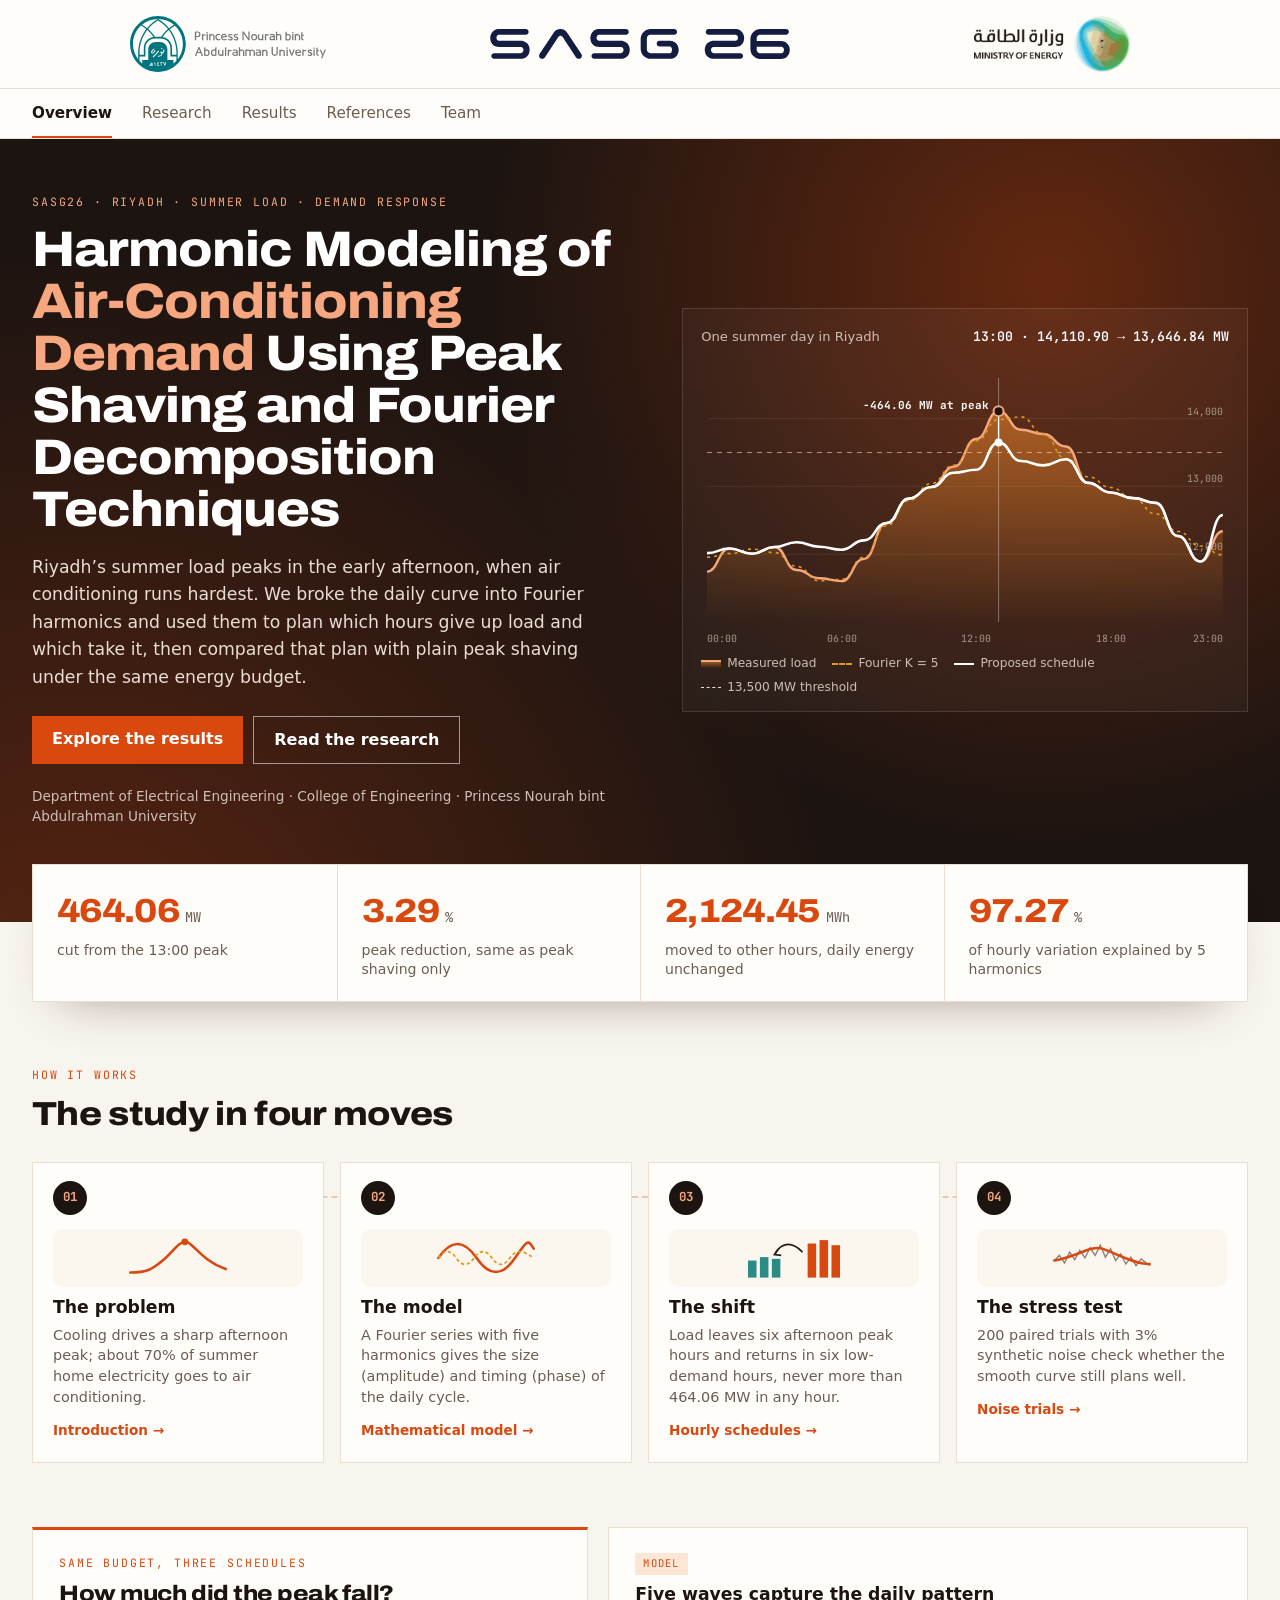
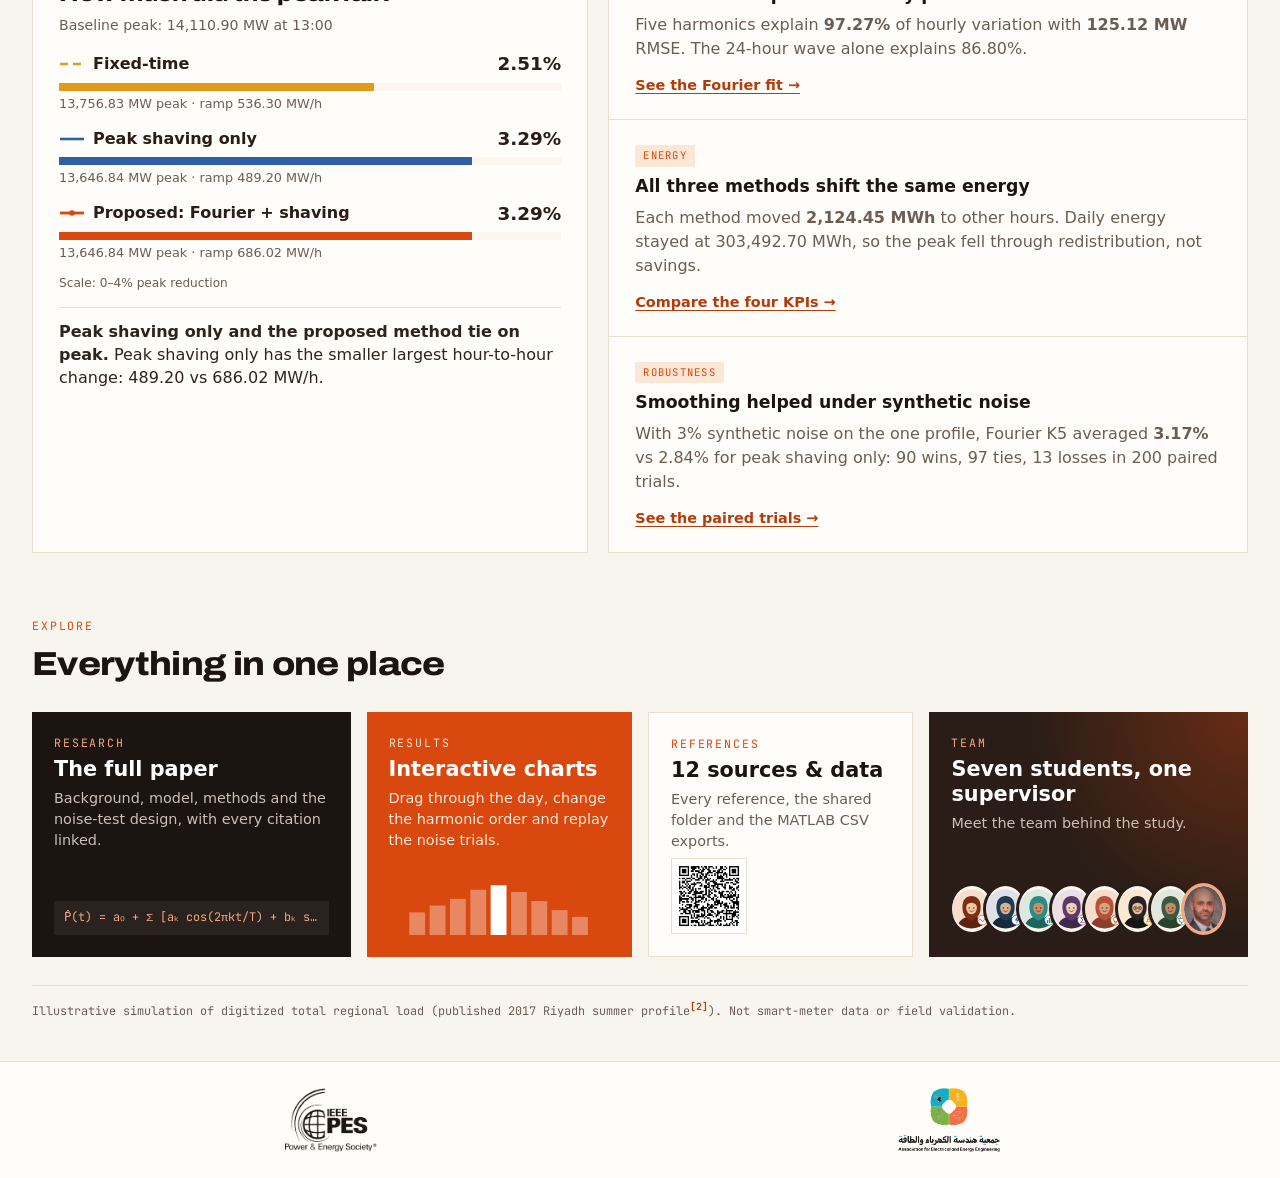
==== commit 24fba868: "Redesign overview, shared banners and page pager" ====
--- a/index.html
+++ b/index.html
@@ -7,11 +7,11 @@
 <meta name="theme-color" content="#1c1411"/>
 <title>Harmonic Modeling of Air-Conditioning Demand Using Peak Shaving and Fourier Decomposition Techniques · SASG26</title>
 <link rel="preload" href="assets/fonts/archivo-var.woff2" as="font" type="font/woff2" crossorigin=""/>
-<link href="styles.css?v=4" rel="stylesheet"/>
-<script defer="" src="data.js?v=4"></script>
-<script defer="" src="dashboard.js?v=4"></script>
+<link href="styles.css?v=7" rel="stylesheet"/>
+<script defer="" src="data.js?v=7"></script>
+<script defer="" src="dashboard.js?v=7"></script>
 </head>
-<body class="page-overview">
+<body class="page-overview page-ov2">
 <a class="skip" href="#top">Skip to content</a>
 <header class="top">
 <div class="shell institutions" aria-label="Affiliation and conference">
@@ -21,25 +21,182 @@
 </div>
 <div class="reading-bar"><div class="shell masthead"><nav aria-label="Site"><a href="index.html" aria-current="page">Overview</a><a href="research.html">Research</a><a href="results.html">Results</a><a href="references.html">References</a><a href="team.html">Team</a></nav></div></div>
 </header>
-<main class="shell" id="top"><header class="hero">
-<div>
-<p class="eyebrow">Riyadh · Total regional load · Load-shifting simulation</p>
-<h1 class="title-long">Harmonic Modeling of <em>Air-Conditioning Demand</em> Using Peak Shaving and Fourier Decomposition Techniques</h1>
-<p class="intro">Can a smoothed summer load curve help decide which hours to shift? We compared three demand-response schedules under the same energy budget and hourly limit, using 24 digitized hourly estimates of Riyadh’s total regional load.</p>
-<p class="cta-row"><a class="cta" href="results.html">Explore the results</a><a class="cta ghost" href="research.html">Read the research</a></p>
-<p class="byline">Department of Electrical Engineering · College of Engineering · Princess Nourah bint Abdulrahman University</p>
-</div>
+<main id="top">
+<section class="ohero">
+<div class="shell ohero-grid">
+<div class="ohero-text">
+<p class="akicker">SASG26 · Riyadh · Summer load · Demand response</p>
+<h1>Harmonic Modeling of <em>Air-Conditioning Demand</em> Using Peak Shaving and Fourier Decomposition Techniques</h1>
+<p class="ohero-intro">Riyadh’s summer load peaks in the early afternoon, when air conditioning runs hardest. We broke the daily curve into Fourier harmonics and used them to plan which hours give up load and which take it, then compared that plan with plain peak shaving under the same energy budget.</p>
+<p class="cta-row"><a class="cta" href="results.html">Explore the results</a><a class="cta ghost light" href="research.html">Read the research</a></p>
+<p class="ohero-dept">Department of Electrical Engineering · College of Engineering · Princess Nourah bint Abdulrahman University</p>
+</div>
+<figure class="ohero-chart">
+<figcaption><span>One summer day in Riyadh</span><b id="ov-readout">13:00 · 14,110.90 MW</b></figcaption>
+<div class="ov-curve" id="ov-curve"></div>
+<div class="ov-legend"><span><i class="lg-area"></i>Measured load</span><span><i class="lg-k5"></i>Fourier K = 5</span><span><i class="lg-prop"></i>Proposed schedule</span><span><i class="lg-thr"></i>13,500 MW threshold</span></div>
+</figure>
+</div>
+</section>
+
+<div class="shell">
+<section class="ov-stats" aria-label="Headline numbers">
+<div><b data-count="peakcut" data-dec="2">0</b><span>MW</span><p>cut from the 13:00 peak</p></div>
+<div><b data-count="peakpct" data-dec="2">0</b><span>%</span><p>peak reduction, same as peak shaving only</p></div>
+<div><b data-count="shift" data-dec="2">0</b><span>MWh</span><p>moved to other hours, daily energy unchanged</p></div>
+<div><b data-count="explained" data-dec="2">0</b><span>%</span><p>of hourly variation explained by 5 harmonics</p></div>
+</section>
+
+<section class="ov-block">
+<header class="ov-head"><p class="akicker">How it works</p><h2>The study in four moves</h2></header>
+<ol class="ov-steps">
+<li><a href="research.html#introduction"><span class="ov-n">01</span>
+<svg viewBox="0 0 120 54" aria-hidden="true"><path d="M4 44 C24 44 30 40 42 30 S62 6 70 8 S88 30 116 40" fill="none" stroke="#d9480f" stroke-width="3" stroke-linecap="round"/><circle cx="68" cy="8" r="4" fill="#d9480f"/></svg>
+<h3>The problem</h3><p>Cooling drives a sharp afternoon peak; about 70% of summer home electricity goes to air conditioning.</p><em>Introduction →</em></a></li>
+<li><a href="research.html#model"><span class="ov-n">02</span>
+<svg viewBox="0 0 120 54" aria-hidden="true"><path d="M4 27 C19 5 34 5 49 27 S79 49 94 27 S109 5 116 16" fill="none" stroke="#d9480f" stroke-width="3" stroke-linecap="round"/><path d="M4 27 C11 17 18 17 25 27 S39 37 46 27 S60 17 67 27 S81 37 88 27 S102 17 116 27" fill="none" stroke="#e09b1a" stroke-width="2" stroke-dasharray="4 3"/></svg>
+<h3>The model</h3><p>A Fourier series with five harmonics gives the size (amplitude) and timing (phase) of the daily cycle.</p><em>Mathematical model →</em></a></li>
+<li><a href="results.html#control"><span class="ov-n">03</span>
+<svg viewBox="0 0 120 54" aria-hidden="true"><g fill="#2a8c84"><rect x="6" y="30" width="10" height="20"/><rect x="20" y="26" width="10" height="24"/><rect x="34" y="28" width="10" height="22"/></g><g fill="#d9480f"><rect x="76" y="10" width="10" height="40"/><rect x="90" y="6" width="10" height="44"/><rect x="104" y="12" width="10" height="38"/></g><path d="M70 20 C56 6 44 10 38 22" fill="none" stroke="#2a1c16" stroke-width="2"/><path d="M42 16 l-5 7 l8 1" fill="none" stroke="#2a1c16" stroke-width="2"/></svg>
+<h3>The shift</h3><p>Load leaves six afternoon peak hours and returns in six low-demand hours, never more than 464.06 MW in any hour.</p><em>Hourly schedules →</em></a></li>
+<li><a href="results.html#noise"><span class="ov-n">04</span>
+<svg viewBox="0 0 120 54" aria-hidden="true"><path d="M4 30 L10 24 L16 33 L22 20 L28 29 L34 18 L40 27 L46 15 L52 24 L58 12 L64 26 L70 16 L76 30 L82 22 L88 34 L94 26 L100 36 L106 28 L116 36" fill="none" stroke="#8c8178" stroke-width="1.6"/><path d="M4 30 C30 26 46 12 60 16 S96 34 116 34" fill="none" stroke="#d9480f" stroke-width="3" stroke-linecap="round"/></svg>
+<h3>The stress test</h3><p>200 paired trials with 3% synthetic noise check whether the smooth curve still plans well.</p><em>Noise trials →</em></a></li>
+</ol>
+</section>
+
+<section class="ov-block ov-findings">
 <aside aria-labelledby="peak-summary-title" class="peak-summary">
+<p class="akicker dark">Same budget, three schedules</p>
 <h2 id="peak-summary-title">How much did the peak fall?</h2>
 <p class="source" id="hero-baseline"></p>
 <div class="peak-bars" id="peak-bars"></div>
 <p class="peak-takeaway" id="hero-tie"></p>
 </aside>
-</header><section aria-label="Research findings" class="findings">
-<article><h2>Five waves capture the daily pattern</h2><p id="finding-fit"></p><a href="results.html#fourier">See the Fourier fit</a></article>
-<article><h2>All three methods shift the same energy</h2><p id="finding-energy"></p><a href="results.html#control">Compare the hourly schedules</a></article>
-<article><h2>Smoothing helped under synthetic noise</h2><p id="finding-noise"></p><a href="results.html#noise">See the paired trials</a></article>
-</section>
+<div class="findings">
+<article><span class="f-tag">Model</span><h2>Five waves capture the daily pattern</h2><p id="finding-fit"></p><a href="results.html#fourier">See the Fourier fit →</a></article>
+<article><span class="f-tag">Energy</span><h2>All three methods shift the same energy</h2><p id="finding-energy"></p><a href="results.html#compare">Compare the four KPIs →</a></article>
+<article><span class="f-tag">Robustness</span><h2>Smoothing helped under synthetic noise</h2><p id="finding-noise"></p><a href="results.html#noise">See the paired trials →</a></article>
+</div>
+</section>
+
+<section class="ov-block">
+<header class="ov-head"><p class="akicker">Explore</p><h2>Everything in one place</h2></header>
+<div class="ov-explore">
+<a class="ox ox-research" href="research.html"><span class="akicker">Research</span><b>The full paper</b><p>Background, model, methods and the noise-test design, with every citation linked.</p><code>P̂(t) = a₀ + Σ [aₖ cos(2πkt/T) + bₖ sin(2πkt/T)]</code></a>
+<a class="ox ox-results" href="results.html"><span class="akicker">Results</span><b>Interactive charts</b><p>Drag through the day, change the harmonic order and replay the noise trials.</p>
+<svg viewBox="0 0 160 46" aria-hidden="true"><g fill="#f08a2c"><rect x="0" y="26" width="14" height="20"/><rect x="18" y="20" width="14" height="26"/><rect x="36" y="14" width="14" height="32"/><rect x="54" y="6" width="14" height="40"/><rect x="72" y="2" width="14" height="44" fill="#d9480f"/><rect x="90" y="8" width="14" height="38"/><rect x="108" y="16" width="14" height="30"/><rect x="126" y="24" width="14" height="22"/><rect x="144" y="30" width="14" height="16"/></g></svg></a>
+<a class="ox ox-refs" href="references.html"><span class="akicker">References</span><b>12 sources &amp; data</b><p>Every reference, the shared folder and the MATLAB CSV exports.</p><img src="assets/qr-references.png" alt=""/></a>
+<a class="ox ox-team" href="team.html"><span class="akicker">Team</span><b>Seven students, one supervisor</b><p>Meet the team behind the study.</p><span class="ov-avs"><span class="ov-av" title="Roz Aldosari"><svg viewBox="0 0 120 120" role="img" aria-hidden="true" class="char">
+<defs><clipPath id="co0"><circle cx="60" cy="60" r="60"/></clipPath></defs>
+<circle cx="60" cy="60" r="60" fill="#d9480f" opacity=".14"/>
+<g clip-path="url(#co0)">
+<path d="M14 124 C18 94 38 82 60 82 C82 82 102 94 106 124Z" fill="#5c220d"/>
+<path d="M32 54 C32 31 44 20 60 20 C76 20 88 31 88 54 C88 74 81 88 60 96 C39 88 32 74 32 54Z" fill="#7A2E12"/>
+<ellipse cx="60" cy="57" rx="16.5" ry="19.5" fill="#f1c9a5"/>
+<path d="M42.5 50 C44 37 51 33 60 33 C69 33 76 37 77.5 50 C72 43.5 66.5 41 60 41 C53.5 41 48 43.5 42.5 50Z" fill="#7A2E12"/>
+<circle cx="53" cy="57" r="2.1" fill="#2a1c16"/><circle cx="67" cy="57" r="2.1" fill="#2a1c16"/>
+<circle cx="49" cy="64" r="3" fill="#e57373" opacity=".28"/><circle cx="71" cy="64" r="3" fill="#e57373" opacity=".28"/>
+<path d="M54.5 66 Q60 71 65.5 66" stroke="#2a1c16" stroke-width="1.8" fill="none" stroke-linecap="round"/>
+
+</g>
+<circle cx="94" cy="94" r="15" fill="#fff" stroke="#d9480f" stroke-width="2"/>
+<path d="M83 95 q3.7 -9 7.4 0 t7.4 0 t7.4 0" stroke="#d9480f" stroke-width="2.6" fill="none" stroke-linecap="round" stroke-linejoin="round"/>
+</svg></span><span class="ov-av" title="Arwa Alshangiti"><svg viewBox="0 0 120 120" role="img" aria-hidden="true" class="char">
+<defs><clipPath id="co1"><circle cx="60" cy="60" r="60"/></clipPath></defs>
+<circle cx="60" cy="60" r="60" fill="#2f5fa7" opacity=".14"/>
+<g clip-path="url(#co1)">
+<path d="M14 124 C18 94 38 82 60 82 C82 82 102 94 106 124Z" fill="#16293d"/>
+<path d="M32 54 C32 31 44 20 60 20 C76 20 88 31 88 54 C88 74 81 88 60 96 C39 88 32 74 32 54Z" fill="#1f3b57"/>
+<ellipse cx="60" cy="57" rx="16.5" ry="19.5" fill="#e0b08a"/>
+<path d="M42.5 50 C44 37 51 33 60 33 C69 33 76 37 77.5 50 C72 43.5 66.5 41 60 41 C53.5 41 48 43.5 42.5 50Z" fill="#1f3b57"/>
+<circle cx="53" cy="57" r="2.1" fill="#2a1c16"/><circle cx="67" cy="57" r="2.1" fill="#2a1c16"/>
+<circle cx="49" cy="64" r="3" fill="#e57373" opacity=".28"/><circle cx="71" cy="64" r="3" fill="#e57373" opacity=".28"/>
+<path d="M54.5 66 Q60 71 65.5 66" stroke="#2a1c16" stroke-width="1.8" fill="none" stroke-linecap="round"/>
+
+</g>
+<circle cx="94" cy="94" r="15" fill="#fff" stroke="#2f5fa7" stroke-width="2"/>
+<path d="M96 83 l-7 12 h6 l-3 10 l9 -13 h-6 l3 -9z" fill="#2f5fa7"/>
+</svg></span><span class="ov-av" title="Mayan Alkahtani"><svg viewBox="0 0 120 120" role="img" aria-hidden="true" class="char">
+<defs><clipPath id="co2"><circle cx="60" cy="60" r="60"/></clipPath></defs>
+<circle cx="60" cy="60" r="60" fill="#2a8c84" opacity=".14"/>
+<g clip-path="url(#co2)">
+<path d="M14 124 C18 94 38 82 60 82 C82 82 102 94 106 124Z" fill="#1e6560"/>
+<path d="M32 54 C32 31 44 20 60 20 C76 20 88 31 88 54 C88 74 81 88 60 96 C39 88 32 74 32 54Z" fill="#2a8c84"/>
+<ellipse cx="60" cy="57" rx="16.5" ry="19.5" fill="#c98e66"/>
+<path d="M42.5 50 C44 37 51 33 60 33 C69 33 76 37 77.5 50 C72 43.5 66.5 41 60 41 C53.5 41 48 43.5 42.5 50Z" fill="#2a8c84"/>
+<circle cx="53" cy="57" r="2.1" fill="#2a1c16"/><circle cx="67" cy="57" r="2.1" fill="#2a1c16"/>
+<circle cx="49" cy="64" r="3" fill="#e57373" opacity=".28"/><circle cx="71" cy="64" r="3" fill="#e57373" opacity=".28"/>
+<path d="M54.5 66 Q60 71 65.5 66" stroke="#2a1c16" stroke-width="1.8" fill="none" stroke-linecap="round"/>
+
+</g>
+<circle cx="94" cy="94" r="15" fill="#fff" stroke="#2a8c84" stroke-width="2"/>
+<g fill="#2a8c84"><rect x="86" y="94" width="4" height="9" rx="1"/><rect x="92" y="88" width="4" height="15" rx="1"/><rect x="98" y="91" width="4" height="12" rx="1"/></g>
+</svg></span><span class="ov-av" title="Layan Asiri"><svg viewBox="0 0 120 120" role="img" aria-hidden="true" class="char">
+<defs><clipPath id="co3"><circle cx="60" cy="60" r="60"/></clipPath></defs>
+<circle cx="60" cy="60" r="60" fill="#8b5aa3" opacity=".14"/>
+<g clip-path="url(#co3)">
+<path d="M14 124 C18 94 38 82 60 82 C82 82 102 94 106 124Z" fill="#41294d"/>
+<path d="M32 54 C32 31 44 20 60 20 C76 20 88 31 88 54 C88 74 81 88 60 96 C39 88 32 74 32 54Z" fill="#5b3a6b"/>
+<ellipse cx="60" cy="57" rx="16.5" ry="19.5" fill="#f3d1b5"/>
+<path d="M42.5 50 C44 37 51 33 60 33 C69 33 76 37 77.5 50 C72 43.5 66.5 41 60 41 C53.5 41 48 43.5 42.5 50Z" fill="#5b3a6b"/>
+<circle cx="53" cy="57" r="2.1" fill="#2a1c16"/><circle cx="67" cy="57" r="2.1" fill="#2a1c16"/>
+<circle cx="49" cy="64" r="3" fill="#e57373" opacity=".28"/><circle cx="71" cy="64" r="3" fill="#e57373" opacity=".28"/>
+<path d="M54.5 66 Q60 71 65.5 66" stroke="#2a1c16" stroke-width="1.8" fill="none" stroke-linecap="round"/>
+
+</g>
+<circle cx="94" cy="94" r="15" fill="#fff" stroke="#8b5aa3" stroke-width="2"/>
+<path d="M101 86 h-13 l7 8 l-7 8 h13" stroke="#8b5aa3" stroke-width="2.6" fill="none" stroke-linecap="round" stroke-linejoin="round"/>
+</svg></span><span class="ov-av" title="Deema Aldwayan"><svg viewBox="0 0 120 120" role="img" aria-hidden="true" class="char">
+<defs><clipPath id="co4"><circle cx="60" cy="60" r="60"/></clipPath></defs>
+<circle cx="60" cy="60" r="60" fill="#d9480f" opacity=".14"/>
+<g clip-path="url(#co4)">
+<path d="M14 124 C18 94 38 82 60 82 C82 82 102 94 106 124Z" fill="#8a3e2b"/>
+<path d="M32 54 C32 31 44 20 60 20 C76 20 88 31 88 54 C88 74 81 88 60 96 C39 88 32 74 32 54Z" fill="#b4533a"/>
+<ellipse cx="60" cy="57" rx="16.5" ry="19.5" fill="#d9a27c"/>
+<path d="M42.5 50 C44 37 51 33 60 33 C69 33 76 37 77.5 50 C72 43.5 66.5 41 60 41 C53.5 41 48 43.5 42.5 50Z" fill="#b4533a"/>
+<circle cx="53" cy="57" r="2.1" fill="#2a1c16"/><circle cx="67" cy="57" r="2.1" fill="#2a1c16"/>
+<circle cx="49" cy="64" r="3" fill="#e57373" opacity=".28"/><circle cx="71" cy="64" r="3" fill="#e57373" opacity=".28"/>
+<path d="M54.5 66 Q60 71 65.5 66" stroke="#2a1c16" stroke-width="1.8" fill="none" stroke-linecap="round"/>
+
+</g>
+<circle cx="94" cy="94" r="15" fill="#fff" stroke="#d9480f" stroke-width="2"/>
+<path d="M94 84 a7 7 0 0 1 4.5 12.4 v3 h-9 v-3 a7 7 0 0 1 4.5 -12.4z M91 103 h6" stroke="#d9480f" stroke-width="2.6" fill="none" stroke-linecap="round" stroke-linejoin="round"/>
+</svg></span><span class="ov-av" title="Lina Mudhish"><svg viewBox="0 0 120 120" role="img" aria-hidden="true" class="char">
+<defs><clipPath id="co5"><circle cx="60" cy="60" r="60"/></clipPath></defs>
+<circle cx="60" cy="60" r="60" fill="#e09b1a" opacity=".14"/>
+<g clip-path="url(#co5)">
+<path d="M14 124 C18 94 38 82 60 82 C82 82 102 94 106 124Z" fill="#151315"/>
+<path d="M32 54 C32 31 44 20 60 20 C76 20 88 31 88 54 C88 74 81 88 60 96 C39 88 32 74 32 54Z" fill="#262326"/>
+<ellipse cx="60" cy="57" rx="16.5" ry="19.5" fill="#e8bb94"/>
+<path d="M42.5 50 C44 37 51 33 60 33 C69 33 76 37 77.5 50 C72 43.5 66.5 41 60 41 C53.5 41 48 43.5 42.5 50Z" fill="#262326"/>
+<circle cx="53" cy="57" r="2.1" fill="#2a1c16"/><circle cx="67" cy="57" r="2.1" fill="#2a1c16"/>
+<circle cx="49" cy="64" r="3" fill="#e57373" opacity=".28"/><circle cx="71" cy="64" r="3" fill="#e57373" opacity=".28"/>
+<path d="M54.5 66 Q60 71 65.5 66" stroke="#2a1c16" stroke-width="1.8" fill="none" stroke-linecap="round"/>
+<g stroke="#2a1c16" stroke-width="1.6" fill="none"><circle cx="53" cy="57" r="5.2"/><circle cx="67" cy="57" r="5.2"/><path d="M58.2 57 h3.6"/></g>
+</g>
+<circle cx="94" cy="94" r="15" fill="#fff" stroke="#e09b1a" stroke-width="2"/>
+<path d="M94 83 l-6 21 M94 83 l6 21 M89.5 92 h9 M88 98 h12" stroke="#e09b1a" stroke-width="2.6" fill="none" stroke-linecap="round" stroke-linejoin="round"/>
+</svg></span><span class="ov-av" title="Juri Alabdullatif"><svg viewBox="0 0 120 120" role="img" aria-hidden="true" class="char">
+<defs><clipPath id="co6"><circle cx="60" cy="60" r="60"/></clipPath></defs>
+<circle cx="60" cy="60" r="60" fill="#4c8f73" opacity=".14"/>
+<g clip-path="url(#co6)">
+<path d="M14 124 C18 94 38 82 60 82 C82 82 102 94 106 124Z" fill="#2b402d"/>
+<path d="M32 54 C32 31 44 20 60 20 C76 20 88 31 88 54 C88 74 81 88 60 96 C39 88 32 74 32 54Z" fill="#3d5a40"/>
+<ellipse cx="60" cy="57" rx="16.5" ry="19.5" fill="#c48a63"/>
+<path d="M42.5 50 C44 37 51 33 60 33 C69 33 76 37 77.5 50 C72 43.5 66.5 41 60 41 C53.5 41 48 43.5 42.5 50Z" fill="#3d5a40"/>
+<circle cx="53" cy="57" r="2.1" fill="#2a1c16"/><circle cx="67" cy="57" r="2.1" fill="#2a1c16"/>
+<circle cx="49" cy="64" r="3" fill="#e57373" opacity=".28"/><circle cx="71" cy="64" r="3" fill="#e57373" opacity=".28"/>
+<path d="M54.5 66 Q60 71 65.5 66" stroke="#2a1c16" stroke-width="1.8" fill="none" stroke-linecap="round"/>
+
+</g>
+<circle cx="94" cy="94" r="15" fill="#fff" stroke="#4c8f73" stroke-width="2"/>
+<path d="M90 84 v5 M98 84 v5 M86 89 h16 v4 a8 8 0 0 1 -16 0z M94 101 v4" stroke="#4c8f73" stroke-width="2.6" fill="none" stroke-linecap="round" stroke-linejoin="round"/>
+</svg></span><span class="ov-av ov-sup"><img src="assets/team/yazan.jpg" alt=""/></span></span></a>
+</div>
+</section>
+<p class="srcline">Illustrative simulation of digitized total regional load (published 2017 Riyadh summer profile<sup><a aria-label="Reference 2" href="references.html#ref-load">[2]</a></sup>). Not smart-meter data or field validation.</p>
+</div>
 </main>
 <footer class="site-footer">
 <div class="shell footer-grid">
--- a/styles.css
+++ b/styles.css
@@ -649,3 +649,161 @@
 @media (max-width:760px){.pgrid{grid-template-columns:1fr}.pcard.span2,.pcard.span3{grid-column:auto}.pconc{grid-template-columns:1fr}.pstats{grid-template-columns:1fr}.pscope li{grid-template-columns:1fr;gap:2px}}
 .team-row.students{max-width:960px;margin-inline:auto}
 .member.supervisor .avatar{border-radius:50%!important}
+/* ---------- research article layout ---------- */
+.article-page{padding:0 0 10px}
+.ahero{background:var(--night);color:#fff;padding:46px 0 38px;margin-bottom:34px;background-image:radial-gradient(circle at 85% 20%,rgba(217,72,15,.35),transparent 45%),radial-gradient(circle at 10% 110%,rgba(122,46,18,.6),transparent 50%)}
+.ahero .akicker{color:#f6a77f}
+.ahero h1{font-family:var(--display);font-weight:800;font-stretch:108%;letter-spacing:-.015em;font-size:clamp(1.8rem,3.4vw,3rem);line-height:1.08;margin:8px 0 18px;max-width:1100px;color:#fff}
+.ahero .pauthors{color:#ffd9c4}.ahero .pdept{color:#cdbfb6}
+.akicker{font-family:var(--mono);font-size:.72rem;letter-spacing:.16em;text-transform:uppercase;color:var(--copper);margin:0}
+.alayout{display:grid;grid-template-columns:230px minmax(0,1fr);gap:44px;align-items:start}
+.atoc{position:sticky;top:18px;border-left:2px solid var(--edge);padding:4px 0 4px 16px}
+.atoc p{font-family:var(--mono);font-size:.68rem;letter-spacing:.14em;text-transform:uppercase;color:var(--muted);margin:0 0 8px}
+.atoc ol{list-style:none;margin:0 0 16px;padding:0;counter-reset:t}
+.atoc li{counter-increment:t;margin:0 0 7px}
+.atoc li a{color:var(--text);text-decoration:none;font-size:.9rem}
+.atoc li a::before{content:counter(t,decimal-leading-zero) "  ";font-family:var(--mono);font-size:.72rem;color:var(--copper)}
+.atoc li a:hover{color:var(--copper)}
+.atoc-cta{display:inline-block;background:var(--pb);color:#fff!important;text-decoration:none;font-weight:700;font-size:.85rem;padding:8px 12px}
+.abody{min-width:0}
+.aabs{background:#fff;border:1px solid var(--edge);border-top:4px solid var(--pb);padding:22px 26px;margin-bottom:36px}
+.aabs p{font-size:1.04rem;line-height:1.7;margin:8px 0}
+.asec{margin:0 0 44px;scroll-margin-top:16px}
+.asec>h2{display:flex;align-items:baseline;gap:14px;font-family:var(--display);font-weight:800;font-stretch:110%;letter-spacing:-.015em;font-size:clamp(1.5rem,2.4vw,2rem);margin:0 0 16px;padding-bottom:10px;border-bottom:1px solid var(--edge)}
+.asec>h2 span{font-family:var(--mono);font-size:.9rem;color:var(--copper);font-weight:700}
+.asec p{font-size:1.02rem;line-height:1.72;margin:0 0 14px;max-width:none}
+.alead{font-size:1.18rem!important;line-height:1.6!important;color:var(--navy)}
+.astats{display:grid;grid-template-columns:repeat(3,1fr);gap:14px;margin:6px 0 18px}
+.astats div{background:#fff;border:1px solid var(--edge);padding:18px 16px}
+.astats strong{display:block;font-family:var(--display);font-weight:800;font-size:2rem;color:var(--pb);letter-spacing:-.01em}
+.astats span{display:block;font-size:.85rem;color:var(--muted);margin-top:4px;line-height:1.45}
+.atwo{display:grid;grid-template-columns:1fr 1fr;gap:16px;margin-bottom:16px}
+.agrid3{display:grid;grid-template-columns:repeat(3,1fr);gap:14px;margin-bottom:10px}
+.agrid4{display:grid;grid-template-columns:repeat(4,1fr);gap:14px;margin-bottom:16px}
+.acard{background:#fff;border:1px solid var(--edge);padding:18px 20px}
+.acard h3,.ah3{font-size:1.02rem;margin:0 0 8px;color:var(--navy)}
+.ah3{margin-top:22px}
+.acard p{font-size:.97rem!important;margin:0!important}
+.aquote{border-left:4px solid var(--pb);background:#f7eeea;padding:16px 20px;font-size:1.06rem;line-height:1.65;color:var(--navy)}
+.aquote span{display:block;font-family:var(--mono);font-size:.7rem;letter-spacing:.14em;text-transform:uppercase;color:var(--pb);margin-bottom:4px}
+.aflow{list-style:none;display:grid;grid-template-columns:repeat(5,1fr);gap:0;margin:16px 0 0;padding:0;counter-reset:f}
+.aflow li{counter-increment:f;position:relative;background:#fff;border:1px solid var(--edge);padding:16px 14px 14px;margin-right:18px}
+.aflow li:last-child{margin-right:0}
+.aflow li::before{content:counter(f);display:grid;place-items:center;width:26px;height:26px;border-radius:50%;background:var(--pb);color:#fff;font-weight:800;font-size:.8rem;margin-bottom:8px}
+.aflow li:not(:last-child)::after{content:"→";position:absolute;right:-16px;top:50%;transform:translateY(-50%);color:var(--copper);font-weight:800}
+.aflow b{display:block;font-size:.95rem;color:var(--navy)}
+.aflow span{display:block;font-size:.8rem;color:var(--muted);margin-top:2px}
+.aparams{display:grid;grid-template-columns:repeat(4,1fr);gap:12px;margin:4px 0 16px}
+.aparams div{background:var(--night);color:#fff;padding:14px 14px}
+.aparams span{font-family:var(--serif);font-size:.95rem;color:#f6a77f}
+.aparams strong{display:block;font-family:var(--mono);font-size:1.15rem;margin:4px 0 2px}
+.aparams em{font-style:normal;font-size:.76rem;color:#cdbfb6}
+.amethod{background:#fff;border:1px solid var(--edge);border-top:4px solid #b9a58a;padding:16px}
+.amethod.prop{border-top-color:var(--pb);background:#fbf4ef}.amethod.ref{border-top-color:#d7cfc6}
+.amethod b{display:block;color:var(--navy);margin-bottom:6px}
+.amethod p{font-size:.9rem!important;margin:0!important;line-height:1.55!important}
+.anote{font-size:.9rem!important;color:var(--muted)}
+.anext{display:grid;grid-template-columns:repeat(3,1fr);gap:14px;margin-top:8px}
+.anext a{display:block;background:var(--night);color:#fff;text-decoration:none;padding:20px}
+.anext a:hover{background:var(--pb)}
+.anext span{font-family:var(--mono);font-size:.68rem;letter-spacing:.14em;text-transform:uppercase;color:#f6a77f}
+.anext b{display:block;font-size:1.3rem;margin:4px 0}
+.anext em{font-style:normal;font-size:.85rem;color:#cdbfb6}
+.article-page .peq{font-size:1.05rem}
+@media (max-width:1000px){.alayout{grid-template-columns:1fr}.atoc{position:static;border-left:0;padding:0}.atoc ol{display:flex;flex-wrap:wrap;gap:6px 14px}.agrid4{grid-template-columns:1fr 1fr}.aflow{grid-template-columns:1fr 1fr}.aflow li{margin:0 0 10px}.aflow li::after{display:none}.aparams{grid-template-columns:1fr 1fr}}
+@media (max-width:700px){.atwo,.agrid3,.agrid4,.astats,.anext,.aflow{grid-template-columns:1fr}}
+.member.supervisor .avatar{position:relative;overflow:hidden}
+.member.supervisor .avatar img{position:absolute;inset:0;width:100%;height:100%;object-fit:cover;border-radius:50%}
+
+/* ===== Overview v2 ===== */
+.page-ov2 .site-footer{margin-top:40px}
+.ohero{background:var(--night);color:#fff;padding:54px 0 96px;background-image:radial-gradient(circle at 82% 18%,rgba(217,72,15,.38),transparent 46%),radial-gradient(circle at 6% 112%,rgba(122,46,18,.65),transparent 52%)}
+.ohero-grid{width:min(1440px,calc(100% - 64px));display:grid;grid-template-columns:1.05fr 1fr;gap:56px;align-items:center}
+.akicker{font-family:var(--mono);font-size:.72rem;letter-spacing:.16em;text-transform:uppercase;color:#f6a77f;margin:0}
+.akicker.dark{color:var(--copper)}
+.ohero h1{font-family:var(--display);font-weight:800;font-stretch:110%;letter-spacing:-.02em;font-size:clamp(2rem,3.9vw,3.4rem);line-height:1.04;margin:14px 0 18px;color:#fff}
+.ohero h1 em{font-style:normal;color:#f6a77f}
+.ohero-intro{font-size:1.08rem;line-height:1.6;color:#e9ddd4;max-width:60ch;margin:0 0 18px}
+.ohero .cta{background:var(--copper);color:#fff}.ohero .cta:hover{background:#fff;color:var(--night)}
+.cta.ghost.light{color:#fff;border-color:rgba(255,255,255,.55);background:transparent}.cta.ghost.light:hover{background:#fff;color:var(--night)}
+.ohero-dept{margin:22px 0 0;font-size:.85rem;color:#cdbfb6}
+.ohero-chart{margin:0;background:rgba(255,255,255,.04);border:1px solid rgba(255,255,255,.12);border-radius:16px;padding:18px 18px 14px;backdrop-filter:blur(4px)}
+.ohero-chart figcaption{display:flex;justify-content:space-between;align-items:baseline;gap:10px;flex-wrap:wrap;font-size:.82rem;color:#cdbfb6;margin-bottom:6px}
+.ohero-chart figcaption b{font-family:var(--mono);font-size:.82rem;color:#fff;font-weight:600}
+.ov-curve{touch-action:pan-y;cursor:crosshair}.ov-curve svg{display:block;width:100%;height:auto}
+.ov-ax{font-family:var(--mono);font-size:10px;fill:#a8978b}
+.ov-note{font-family:var(--mono);font-size:11px;fill:#fff;font-weight:700}
+.ov-draw{stroke-dasharray:1;stroke-dashoffset:1;animation:ovdraw 1.6s cubic-bezier(.4,0,.2,1) forwards}.ov-draw.d2{animation-delay:.5s}
+.drawn .ov-draw{animation:none;stroke-dashoffset:0}
+@keyframes ovdraw{to{stroke-dashoffset:0}}
+.ov-legend{display:flex;flex-wrap:wrap;gap:6px 16px;font-size:.76rem;color:#cdbfb6;margin-top:6px}
+.ov-legend i{display:inline-block;width:20px;height:0;vertical-align:middle;margin-right:6px;border-top:2.4px solid}
+.ov-legend .lg-area{border-color:#f6a77f;height:8px;background:linear-gradient(#f08a2c88,transparent)}
+.ov-legend .lg-k5{border-top:2px dashed #e09b1a}.ov-legend .lg-prop{border-color:#fff}.ov-legend .lg-thr{border-top:1px dashed #ffd9c4}
+.page-ov2 main .shell{width:min(1440px,calc(100% - 64px))}
+.ov-stats{display:grid;grid-template-columns:repeat(4,1fr);margin-top:-58px;position:relative;background:var(--paper);border:1px solid var(--edge);border-radius:16px;box-shadow:0 24px 50px -30px rgba(60,25,5,.45);overflow:hidden}
+.ov-stats>div{padding:22px 24px;border-left:1px solid var(--edge)}.ov-stats>div:first-child{border-left:0}
+.ov-stats b{font-family:var(--display);font-weight:800;font-stretch:112%;font-size:clamp(1.7rem,2.6vw,2.4rem);letter-spacing:-.02em;color:var(--copper)}
+.ov-stats span{font-family:var(--mono);font-size:.85rem;color:var(--muted);margin-left:6px}
+.ov-stats p{margin:4px 0 0;color:var(--muted);font-size:.88rem;line-height:1.35}
+.ov-block{margin-top:64px}
+.ov-head{margin-bottom:22px}.ov-head h2{font-family:var(--display);font-weight:800;font-stretch:112%;letter-spacing:-.02em;font-size:clamp(1.6rem,2.6vw,2.2rem);margin:6px 0 0;color:var(--night)}
+.ov-head .akicker{color:var(--copper)}
+.ov-steps{list-style:none;padding:0;margin:0;display:grid;grid-template-columns:repeat(4,1fr);gap:16px;counter-reset:s;position:relative}
+.ov-steps::before{content:"";position:absolute;left:4%;right:4%;top:34px;border-top:2px dashed #e8c9b3;z-index:0}
+.ov-steps a{position:relative;z-index:1;display:block;height:100%;background:var(--paper);border:1px solid var(--edge);border-radius:14px;padding:18px 20px 20px;text-decoration:none;color:var(--text);transition:transform .2s,box-shadow .2s,border-color .2s}
+.ov-steps a:hover{transform:translateY(-4px);box-shadow:0 18px 30px -22px rgba(60,25,5,.5);border-color:#e8b896}
+.ov-n{display:inline-grid;place-items:center;width:34px;height:34px;border-radius:50%;background:var(--night);color:#f6a77f;font-family:var(--mono);font-size:.78rem;font-weight:700}
+.ov-steps svg{display:block;width:100%;height:58px;margin:14px 0 8px;background:var(--soft);border-radius:10px;padding:6px 10px}
+.ov-steps h3{margin:6px 0 4px;font-size:1.08rem;color:var(--night)}
+.ov-steps p{margin:0 0 10px;color:var(--muted);font-size:.9rem;line-height:1.45}
+.ov-steps em{font-style:normal;font-weight:650;font-size:.85rem;color:var(--copper)}
+.ov-findings{display:grid;grid-template-columns:1fr 1.15fr;gap:20px;align-items:stretch}
+.page-ov2 .peak-summary{margin:0;border-radius:16px;padding:24px 26px}
+.page-ov2 .peak-summary h2{margin:6px 0 2px}
+.page-ov2 .findings{display:grid;grid-template-columns:1fr;border-radius:16px}
+.page-ov2 .findings article{padding:22px 26px;border-left:0}
+.page-ov2 .findings article+article{border-left:0;border-top:1px solid var(--edge)}
+.f-tag{display:inline-block;font-family:var(--mono);font-size:.66rem;letter-spacing:.12em;text-transform:uppercase;background:var(--copper-tint);color:var(--copper);padding:3px 8px;border-radius:999px;margin-bottom:6px}
+.page-ov2 .findings h2{margin:2px 0 0}
+.ov-explore{display:grid;grid-template-columns:1.2fr 1fr 1fr 1.2fr;gap:16px}
+.ox{position:relative;display:flex;flex-direction:column;gap:6px;min-height:230px;border-radius:16px;padding:22px;text-decoration:none;overflow:hidden;transition:transform .2s,box-shadow .2s}
+.ox:hover{transform:translateY(-4px);box-shadow:0 22px 34px -24px rgba(40,15,5,.6)}
+.ox b{font-size:1.3rem;line-height:1.2}.ox p{margin:0;font-size:.9rem;line-height:1.45}
+.ox-research{background:var(--night);color:#fff}.ox-research p{color:#cdbfb6}
+.ox-research code{margin-top:auto;font-family:var(--mono);font-size:.74rem;color:#f6a77f;background:rgba(255,255,255,.06);padding:8px 10px;border-radius:8px;white-space:nowrap;overflow:hidden;text-overflow:ellipsis}
+.ox-results{background:var(--copper);color:#fff}.ox-results .akicker{color:#ffe1cf}.ox-results p{color:#ffe9dc}
+.ox-results svg{margin-top:auto;width:100%;height:52px}.ox-results svg rect{fill:rgba(255,255,255,.35)}.ox-results svg rect:nth-child(5){fill:#fff}
+.ox-refs{background:var(--paper);border:1px solid var(--edge);color:var(--night)}.ox-refs .akicker{color:var(--copper)}.ox-refs p{color:var(--muted)}
+.ox-refs img{margin-top:auto;width:76px;height:76px;border-radius:8px;border:1px solid var(--edge);background:#fff;padding:4px}
+.ox-team{background:#2a1d17;color:#fff;background-image:radial-gradient(circle at 100% 0,rgba(217,72,15,.35),transparent 55%)}.ox-team p{color:#cdbfb6}
+.ov-avs{display:flex;margin-top:auto;padding-left:10px}
+.ov-av{width:52px;height:52px;border-radius:50%;margin-left:-12px;border:3px solid #2a1d17;background:#fbf6ee;overflow:hidden;display:block;transition:transform .2s}
+.ov-av svg,.ov-av img{width:100%;height:100%;display:block;object-fit:cover}
+.ox-team:hover .ov-av{transform:translateY(-3px)}
+.ov-sup{border-color:#f6a77f}
+.page-ov2 .srcline{margin-top:28px}
+@media (max-width:1100px){.ohero-grid{grid-template-columns:1fr;gap:30px}.ov-steps{grid-template-columns:repeat(2,1fr)}.ov-steps::before{display:none}.ov-explore{grid-template-columns:1fr 1fr}.ov-findings{grid-template-columns:1fr}}
+@media (max-width:700px){.ohero{padding:34px 0 80px}.ohero-grid,.page-ov2 main .shell{width:calc(100% - 32px)}.ov-stats{grid-template-columns:1fr 1fr}.ov-stats>div:nth-child(3){border-left:0}.ov-stats>div:nth-child(n+3){border-top:1px solid var(--edge)}.ov-steps,.ov-explore{grid-template-columns:1fr}.ox{min-height:0}.ov-av{width:42px;height:42px}}
+@media (prefers-reduced-motion:reduce){.ov-draw{animation:none;stroke-dashoffset:0}.ov-steps a,.ox,.ov-av{transition:none}}
+html body .ov-av,html body .ov-n,html body .ov-av img{border-radius:50%!important}
+/* ===== shared page banner + pager ===== */
+.phero{margin-bottom:0}
+.wide-page{padding-top:36px}
+.phero .shell,.page-wide .ahero .shell{width:min(1440px,calc(100% - 64px))}
+.phero h1{font-size:clamp(2.2rem,4.4vw,3.6rem);margin:8px 0 10px}
+.plead{max-width:70ch;color:#e9ddd4;margin:0 0 18px;font-size:1.04rem;line-height:1.55}
+.pchips{list-style:none;display:flex;flex-wrap:wrap;gap:10px;padding:0;margin:0}
+.pchips li{border:1px solid rgba(255,255,255,.18);background:rgba(255,255,255,.05);padding:7px 14px;font-size:.85rem;color:#cdbfb6}
+.pchips b{font-family:var(--display);font-weight:800;color:#f6a77f;margin-right:6px;font-size:1rem}
+.pager{display:grid;grid-template-columns:1fr 1fr;gap:16px;margin:48px 0 8px}
+.pager a{display:flex;flex-direction:column;gap:2px;padding:22px 26px;text-decoration:none;border:1px solid var(--edge);background:var(--paper);color:var(--night);transition:transform .2s,box-shadow .2s}
+.pager a:hover{transform:translateY(-3px);box-shadow:0 18px 30px -22px rgba(60,25,5,.5)}
+.pager span{font-family:var(--mono);font-size:.7rem;letter-spacing:.14em;text-transform:uppercase;color:var(--copper)}
+.pager b{font-family:var(--display);font-weight:800;font-stretch:110%;font-size:1.5rem;letter-spacing:-.01em}
+.pager em{font-style:normal;font-size:.88rem;color:var(--muted)}
+.pager .pg-next{background:var(--night);color:#fff;border-color:var(--night);text-align:right;align-items:flex-end;background-image:radial-gradient(circle at 100% 0,rgba(217,72,15,.4),transparent 60%)}
+.pager .pg-next span{color:#f6a77f}.pager .pg-next em{color:#cdbfb6}
+.article-page .pager{margin-top:28px}
+@media (max-width:700px){.pager{grid-template-columns:1fr}.phero .shell{width:calc(100% - 32px)}}
+@media (prefers-reduced-motion:reduce){.pager a{transition:none}}
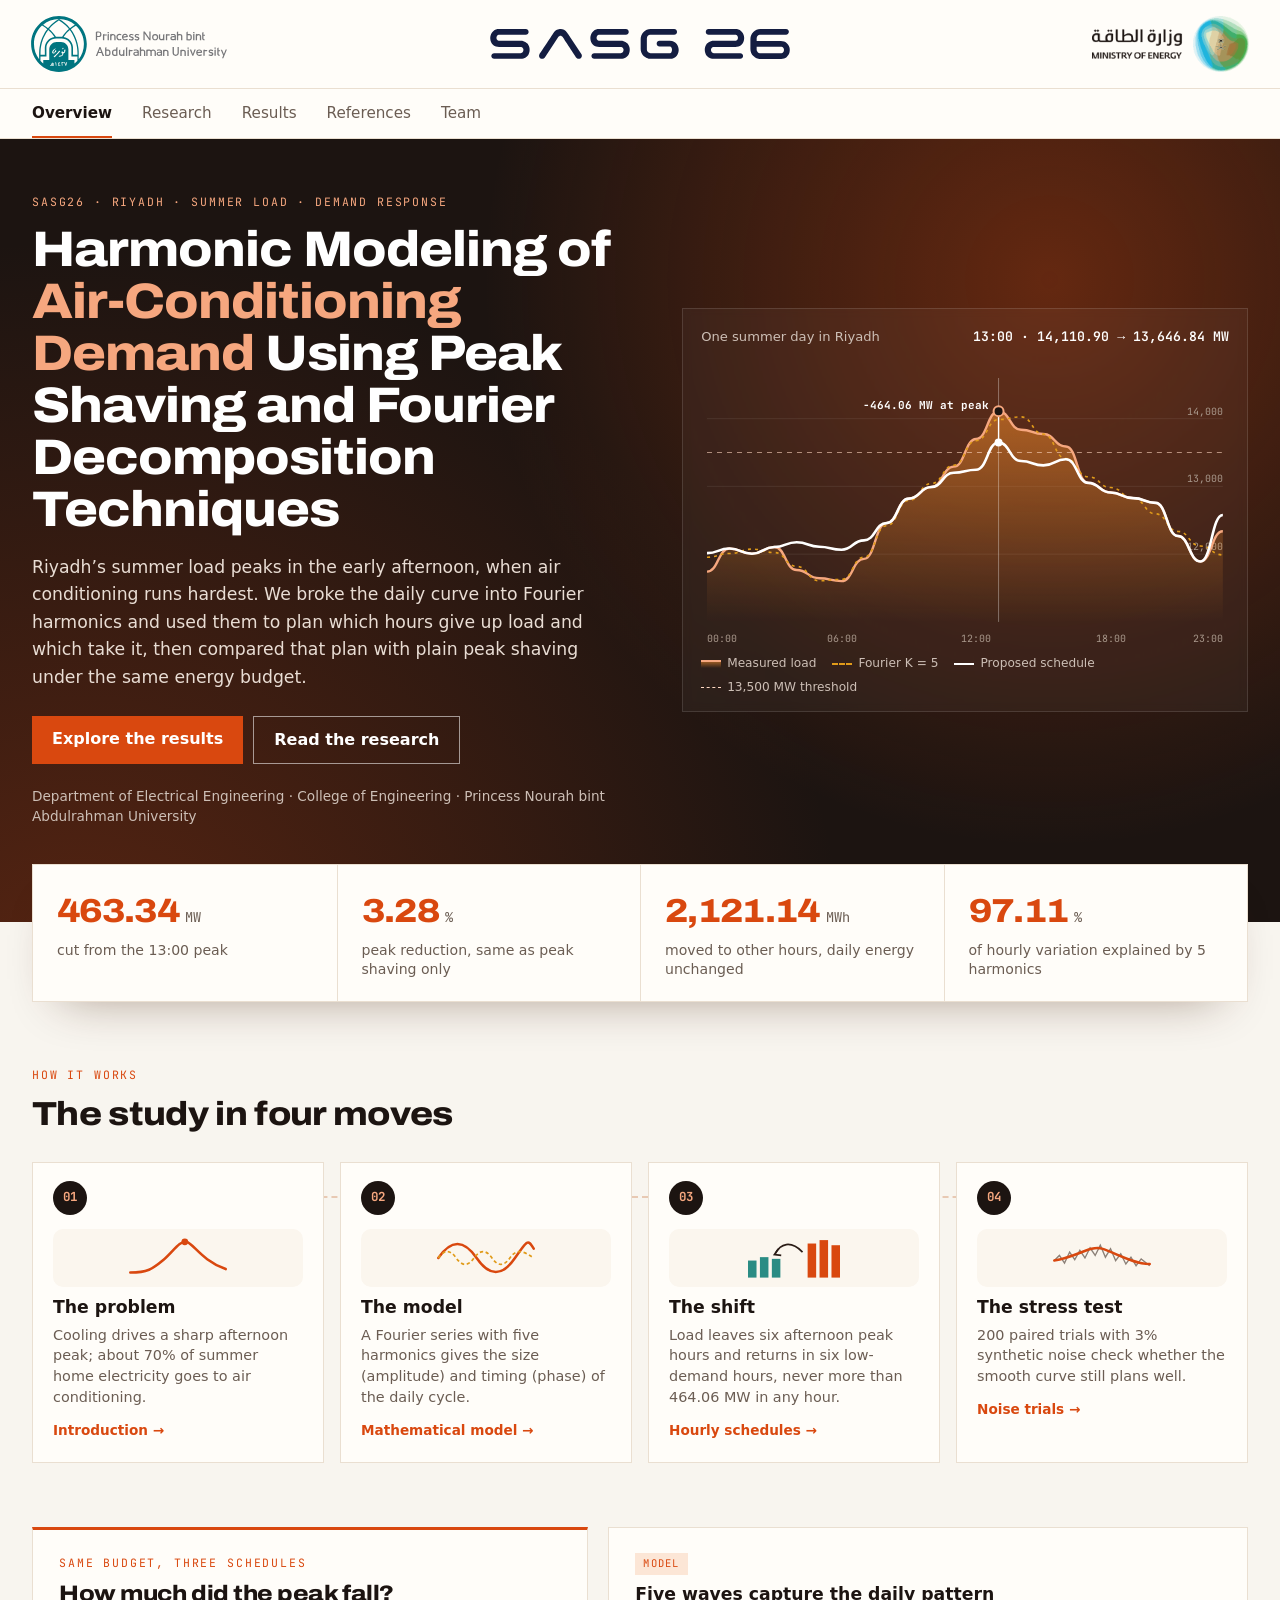
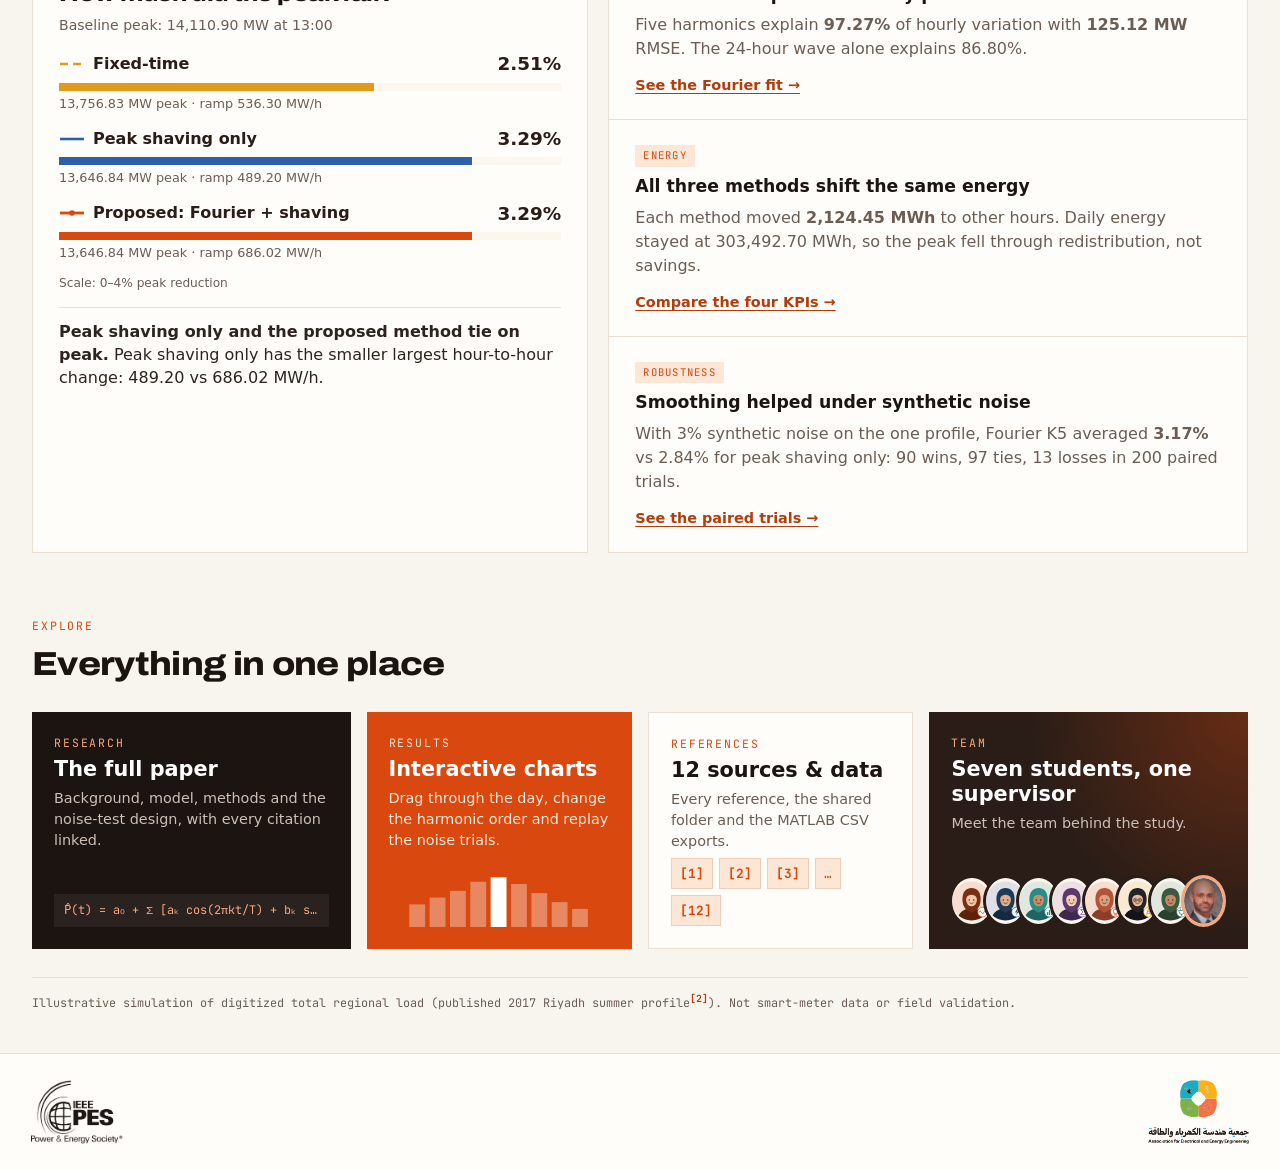
==== commit 96459c56: "Logos to edges, remove reference QR" ====
--- a/index.html
+++ b/index.html
@@ -7,9 +7,9 @@
 <meta name="theme-color" content="#1c1411"/>
 <title>Harmonic Modeling of Air-Conditioning Demand Using Peak Shaving and Fourier Decomposition Techniques · SASG26</title>
 <link rel="preload" href="assets/fonts/archivo-var.woff2" as="font" type="font/woff2" crossorigin=""/>
-<link href="styles.css?v=7" rel="stylesheet"/>
-<script defer="" src="data.js?v=7"></script>
-<script defer="" src="dashboard.js?v=7"></script>
+<link href="styles.css?v=8" rel="stylesheet"/>
+<script defer="" src="data.js?v=8"></script>
+<script defer="" src="dashboard.js?v=8"></script>
 </head>
 <body class="page-overview page-ov2">
 <a class="skip" href="#top">Skip to content</a>
@@ -86,7 +86,7 @@
 <a class="ox ox-research" href="research.html"><span class="akicker">Research</span><b>The full paper</b><p>Background, model, methods and the noise-test design, with every citation linked.</p><code>P̂(t) = a₀ + Σ [aₖ cos(2πkt/T) + bₖ sin(2πkt/T)]</code></a>
 <a class="ox ox-results" href="results.html"><span class="akicker">Results</span><b>Interactive charts</b><p>Drag through the day, change the harmonic order and replay the noise trials.</p>
 <svg viewBox="0 0 160 46" aria-hidden="true"><g fill="#f08a2c"><rect x="0" y="26" width="14" height="20"/><rect x="18" y="20" width="14" height="26"/><rect x="36" y="14" width="14" height="32"/><rect x="54" y="6" width="14" height="40"/><rect x="72" y="2" width="14" height="44" fill="#d9480f"/><rect x="90" y="8" width="14" height="38"/><rect x="108" y="16" width="14" height="30"/><rect x="126" y="24" width="14" height="22"/><rect x="144" y="30" width="14" height="16"/></g></svg></a>
-<a class="ox ox-refs" href="references.html"><span class="akicker">References</span><b>12 sources &amp; data</b><p>Every reference, the shared folder and the MATLAB CSV exports.</p><img src="assets/qr-references.png" alt=""/></a>
+<a class="ox ox-refs" href="references.html"><span class="akicker">References</span><b>12 sources &amp; data</b><p>Every reference, the shared folder and the MATLAB CSV exports.</p><span class="ox-refnums"><i>[1]</i><i>[2]</i><i>[3]</i><i>…</i><i>[12]</i></span></a>
 <a class="ox ox-team" href="team.html"><span class="akicker">Team</span><b>Seven students, one supervisor</b><p>Meet the team behind the study.</p><span class="ov-avs"><span class="ov-av" title="Roz Aldosari"><svg viewBox="0 0 120 120" role="img" aria-hidden="true" class="char">
 <defs><clipPath id="co0"><circle cx="60" cy="60" r="60"/></clipPath></defs>
 <circle cx="60" cy="60" r="60" fill="#d9480f" opacity=".14"/>
--- a/styles.css
+++ b/styles.css
@@ -807,3 +807,12 @@
 .article-page .pager{margin-top:28px}
 @media (max-width:700px){.pager{grid-template-columns:1fr}.phero .shell{width:calc(100% - 32px)}}
 @media (prefers-reduced-motion:reduce){.pager a{transition:none}}
+/* logos pushed to the far edges (header + footer) */
+.top .institutions.shell{width:auto!important;padding-inline:clamp(16px,2.4vw,36px)!important;grid-template-columns:1fr auto 1fr!important;justify-items:stretch!important}
+.top .institutions>.affiliation-logo{justify-self:start!important;justify-content:flex-start!important}
+.top .institutions>.conference-logo{justify-self:center!important}
+.top .institutions>.patron-logo{justify-self:end!important;justify-content:flex-end!important}
+.site-footer .footer-grid.shell{width:auto!important;padding-inline:clamp(16px,2.4vw,36px)!important;display:flex!important;justify-content:space-between!important;align-items:center}
+.ox-refnums{margin-top:auto;display:flex;flex-wrap:wrap;gap:6px}
+.ox-refnums i{font-style:normal;font-family:var(--mono);font-size:.8rem;font-weight:700;color:var(--copper);border:1px solid #f0cdb6;background:var(--copper-tint);padding:5px 8px}
+.muted-note{color:var(--muted);font-size:.9rem;margin:0 0 10px}
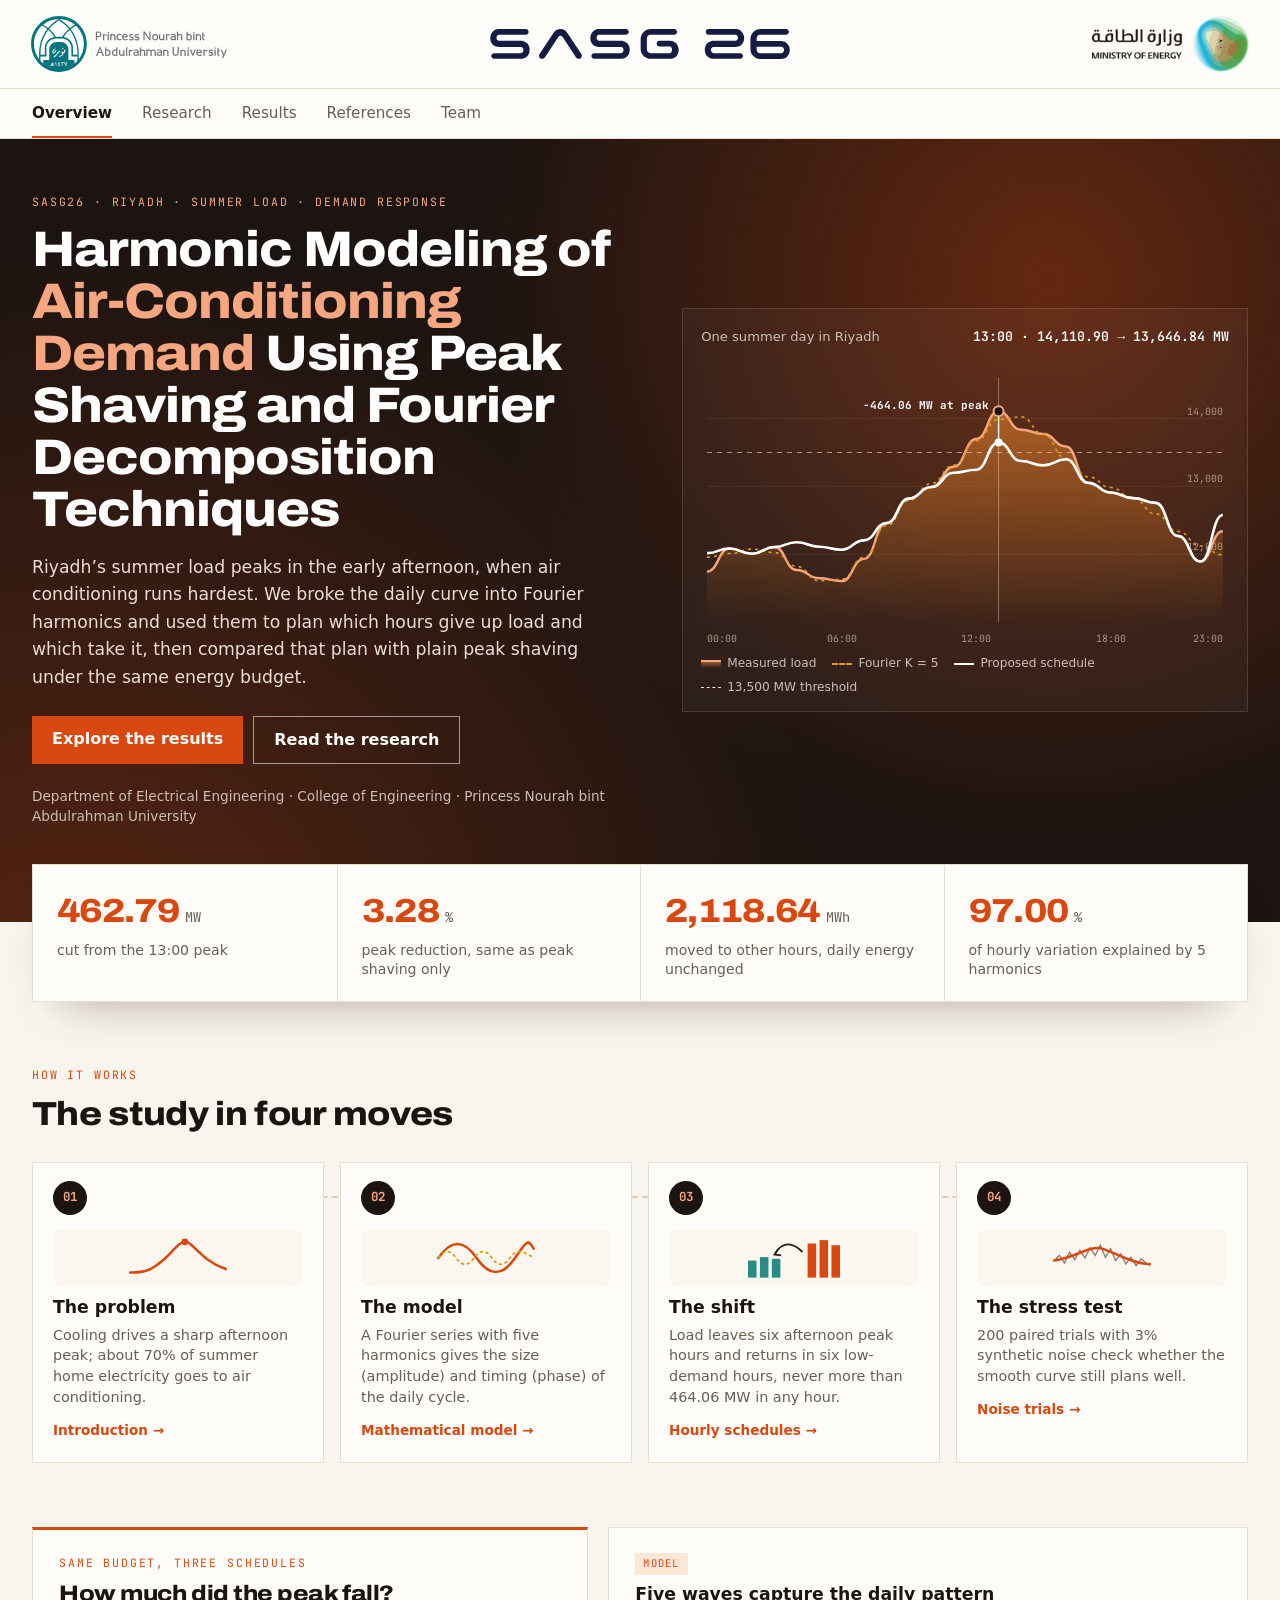
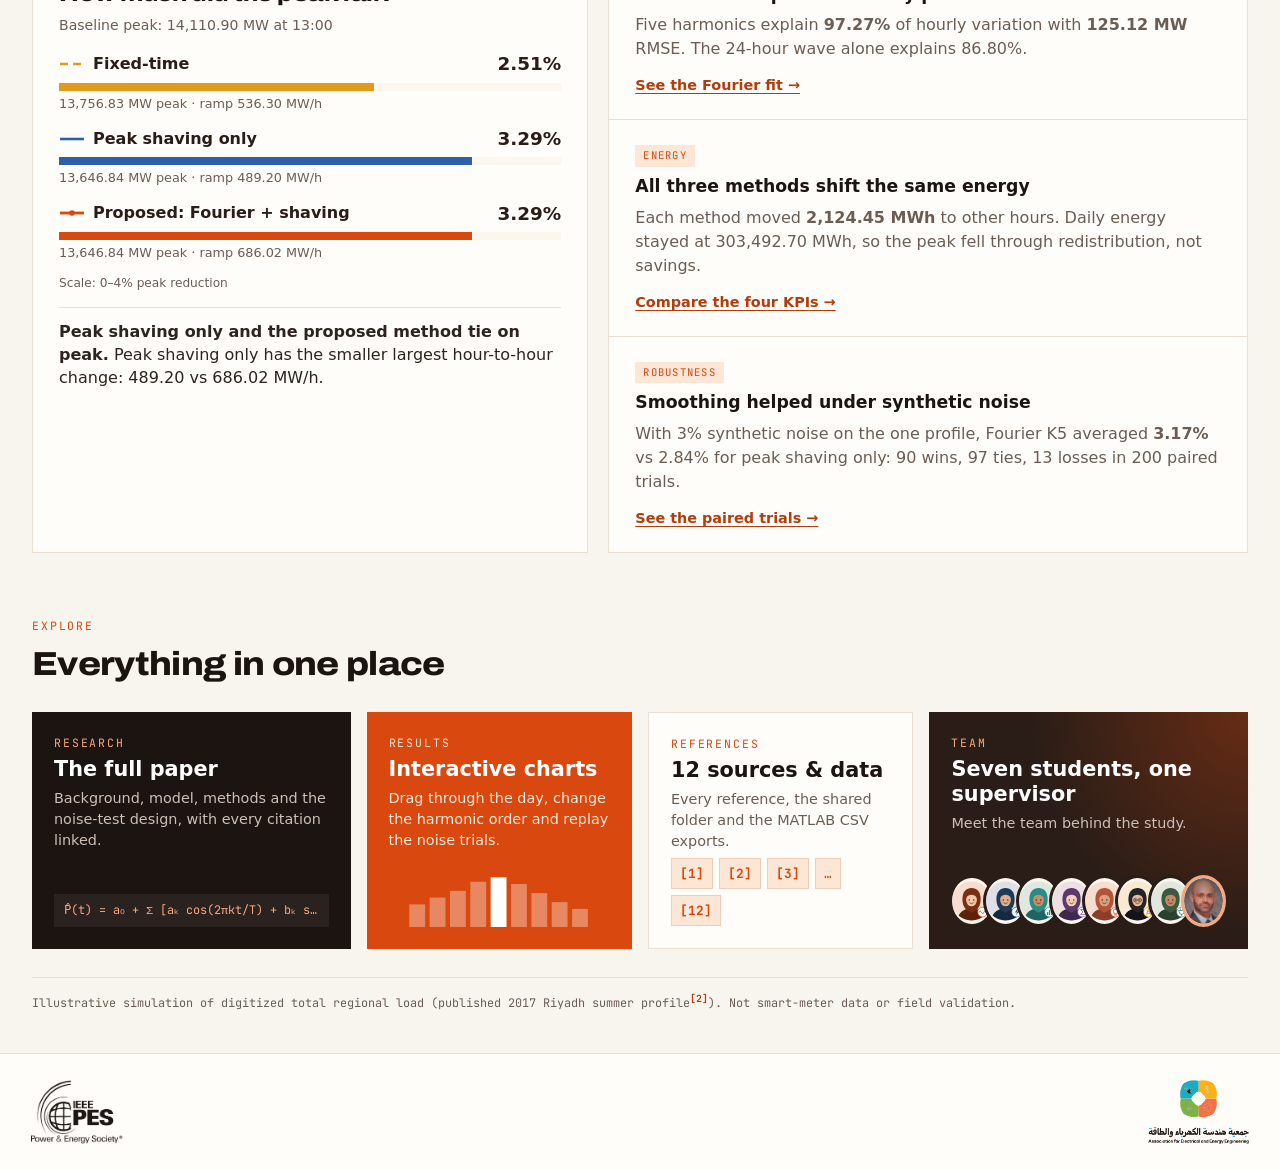
==== commit f9222637: "Poster v2.9 updates, typeset equations, favicon" ====
--- a/index.html
+++ b/index.html
@@ -6,10 +6,13 @@
 <meta content="Research companion to the SASG26 poster on Fourier analysis and demand response for Riyadh’s summer electricity load." name="description"/>
 <meta name="theme-color" content="#1c1411"/>
 <title>Harmonic Modeling of Air-Conditioning Demand Using Peak Shaving and Fourier Decomposition Techniques · SASG26</title>
+<link rel="icon" href="assets/favicon.svg" type="image/svg+xml"/>
+<link rel="icon" href="assets/favicon-32.png" sizes="32x32" type="image/png"/>
+<link rel="apple-touch-icon" href="assets/apple-touch-icon.png"/>
 <link rel="preload" href="assets/fonts/archivo-var.woff2" as="font" type="font/woff2" crossorigin=""/>
-<link href="styles.css?v=8" rel="stylesheet"/>
-<script defer="" src="data.js?v=8"></script>
-<script defer="" src="dashboard.js?v=8"></script>
+<link href="styles.css?v=9" rel="stylesheet"/>
+<script defer="" src="data.js?v=9"></script>
+<script defer="" src="dashboard.js?v=9"></script>
 </head>
 <body class="page-overview page-ov2">
 <a class="skip" href="#top">Skip to content</a>
--- a/styles.css
+++ b/styles.css
@@ -695,7 +695,7 @@
 .aflow span{display:block;font-size:.8rem;color:var(--muted);margin-top:2px}
 .aparams{display:grid;grid-template-columns:repeat(4,1fr);gap:12px;margin:4px 0 16px}
 .aparams div{background:var(--night);color:#fff;padding:14px 14px}
-.aparams span{font-family:var(--serif);font-size:.95rem;color:#f6a77f}
+.aparams>div>span{font-family:var(--serif);font-size:.95rem;color:#f6a77f}
 .aparams strong{display:block;font-family:var(--mono);font-size:1.15rem;margin:4px 0 2px}
 .aparams em{font-style:normal;font-size:.76rem;color:#cdbfb6}
 .amethod{background:#fff;border:1px solid var(--edge);border-top:4px solid #b9a58a;padding:16px}
@@ -816,3 +816,24 @@
 .ox-refnums{margin-top:auto;display:flex;flex-wrap:wrap;gap:6px}
 .ox-refnums i{font-style:normal;font-family:var(--mono);font-size:.8rem;font-weight:700;color:var(--copper);border:1px solid #f0cdb6;background:var(--copper-tint);padding:5px 8px}
 .muted-note{color:var(--muted);font-size:.9rem;margin:0 0 10px}
+/* ===== typeset equations (KaTeX) ===== */
+.article-page .peq{background:#fff;border:1px solid var(--edge);border-left:3px solid var(--copper);padding:6px 18px;margin:14px 0 16px;text-align:initial;overflow-x:auto;overflow-y:hidden;overflow-wrap:normal;font-family:inherit;font-size:1rem;color:var(--night);-webkit-overflow-scrolling:touch}
+.article-page .peq .katex-display{margin:.7em 0}
+.article-page .peq .katex{font-size:1.18em}
+.article-page .katex{color:var(--night)}
+.article-page p .katex{font-size:1.06em}
+.article-page .peq .katex .tag{color:var(--muted)}
+.article-page .aparams span .katex{color:#f6a77f;font-size:1.2em}
+@media (max-width:700px){.article-page .peq{padding:4px 10px}.article-page .peq .katex{font-size:1em}}
+/* background cards (poster section) */
+.abg4{display:grid;grid-template-columns:1fr 1fr;gap:14px;margin:6px 0 16px}
+.abg{background:var(--paper);border:1px solid var(--edge);border-top:3px solid var(--copper);padding:16px 18px}
+.abg-n{display:block;font-family:var(--mono);font-size:.68rem;letter-spacing:.12em;text-transform:uppercase;color:var(--copper);margin-bottom:6px}
+.abg b{display:block;font-family:var(--display);font-weight:800;font-stretch:110%;font-size:1.7rem;letter-spacing:-.015em;color:var(--night);line-height:1.1;margin-bottom:6px}
+.abg p{margin:0;color:var(--text);font-size:.93rem;line-height:1.55}
+@media (max-width:700px){.abg4{grid-template-columns:1fr}}
+@media (max-width:700px){
+.article-page .peq .katex{font-size:.86em}
+.article-page .peq .katex-display>.katex>.katex-html>.tag{position:static;display:block;text-align:right;margin-top:2px}
+}
+.note .katex{font-size:1.06em;color:var(--night)}
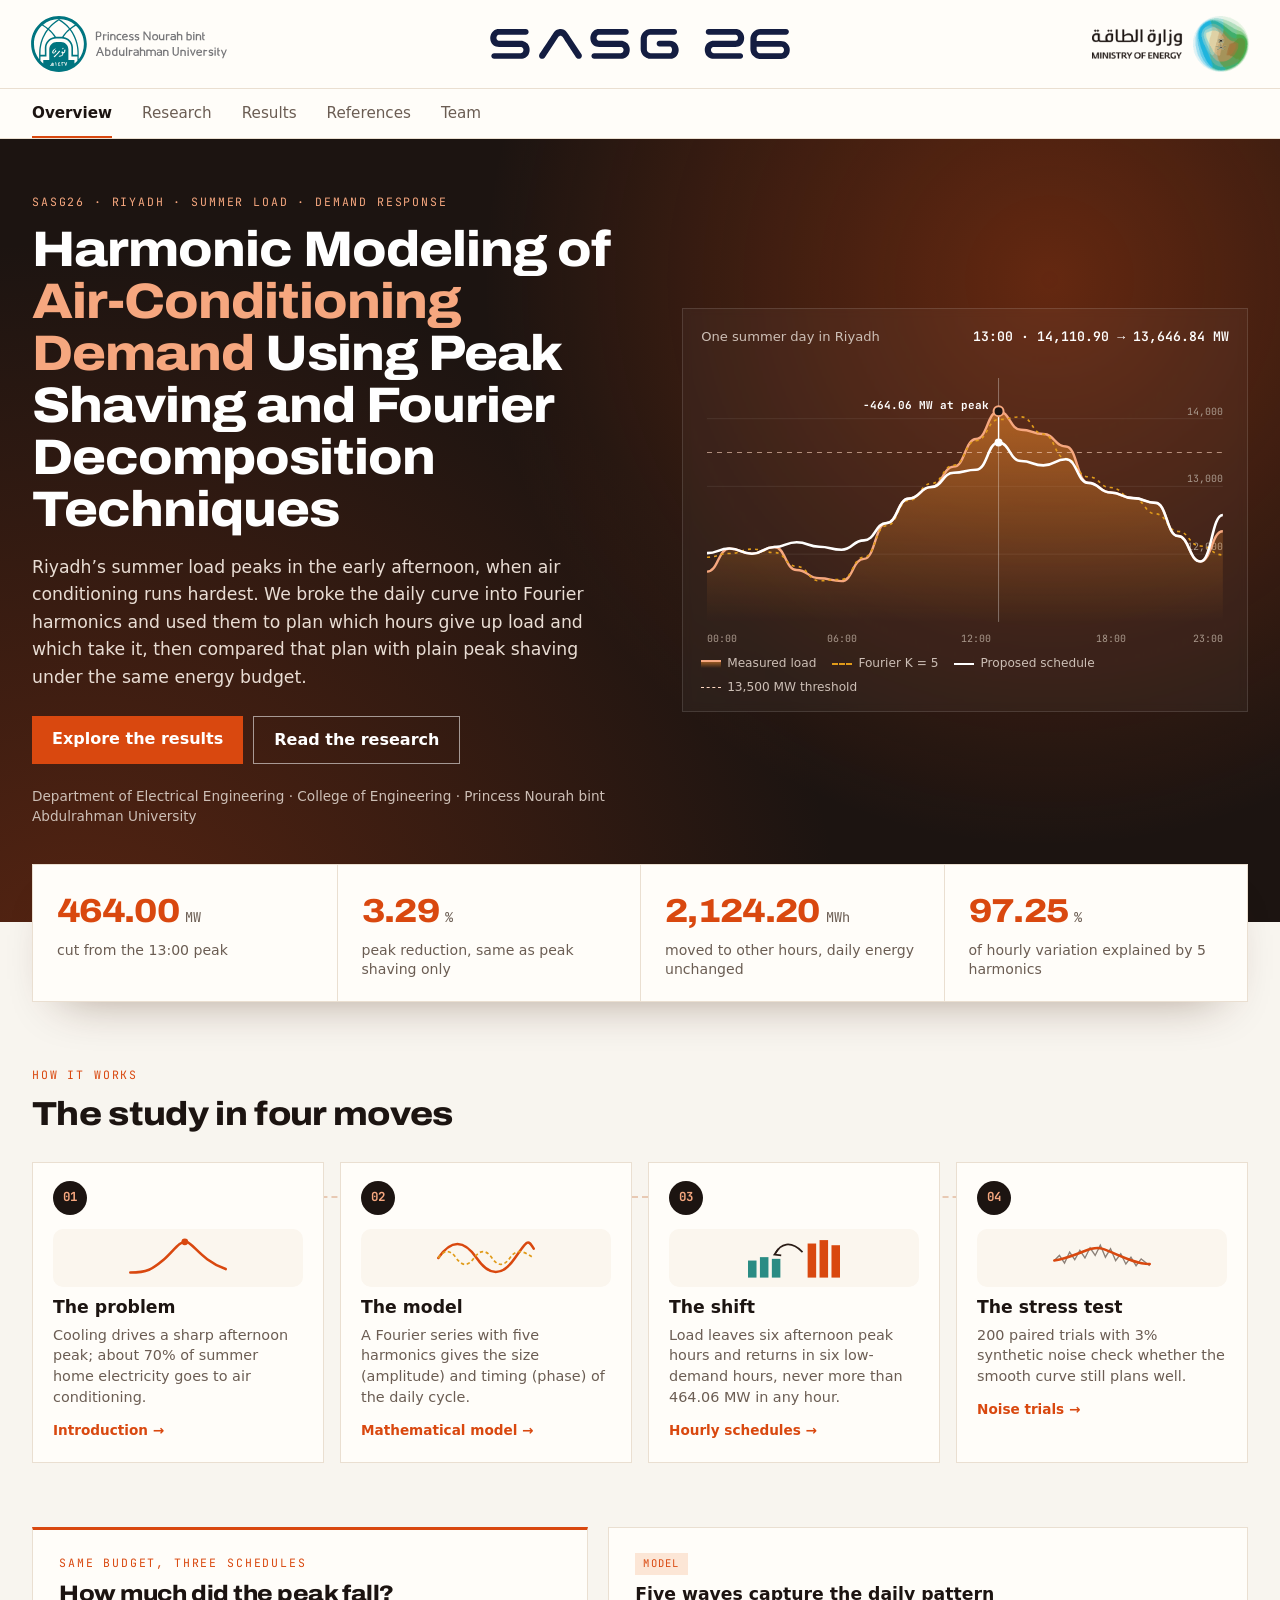
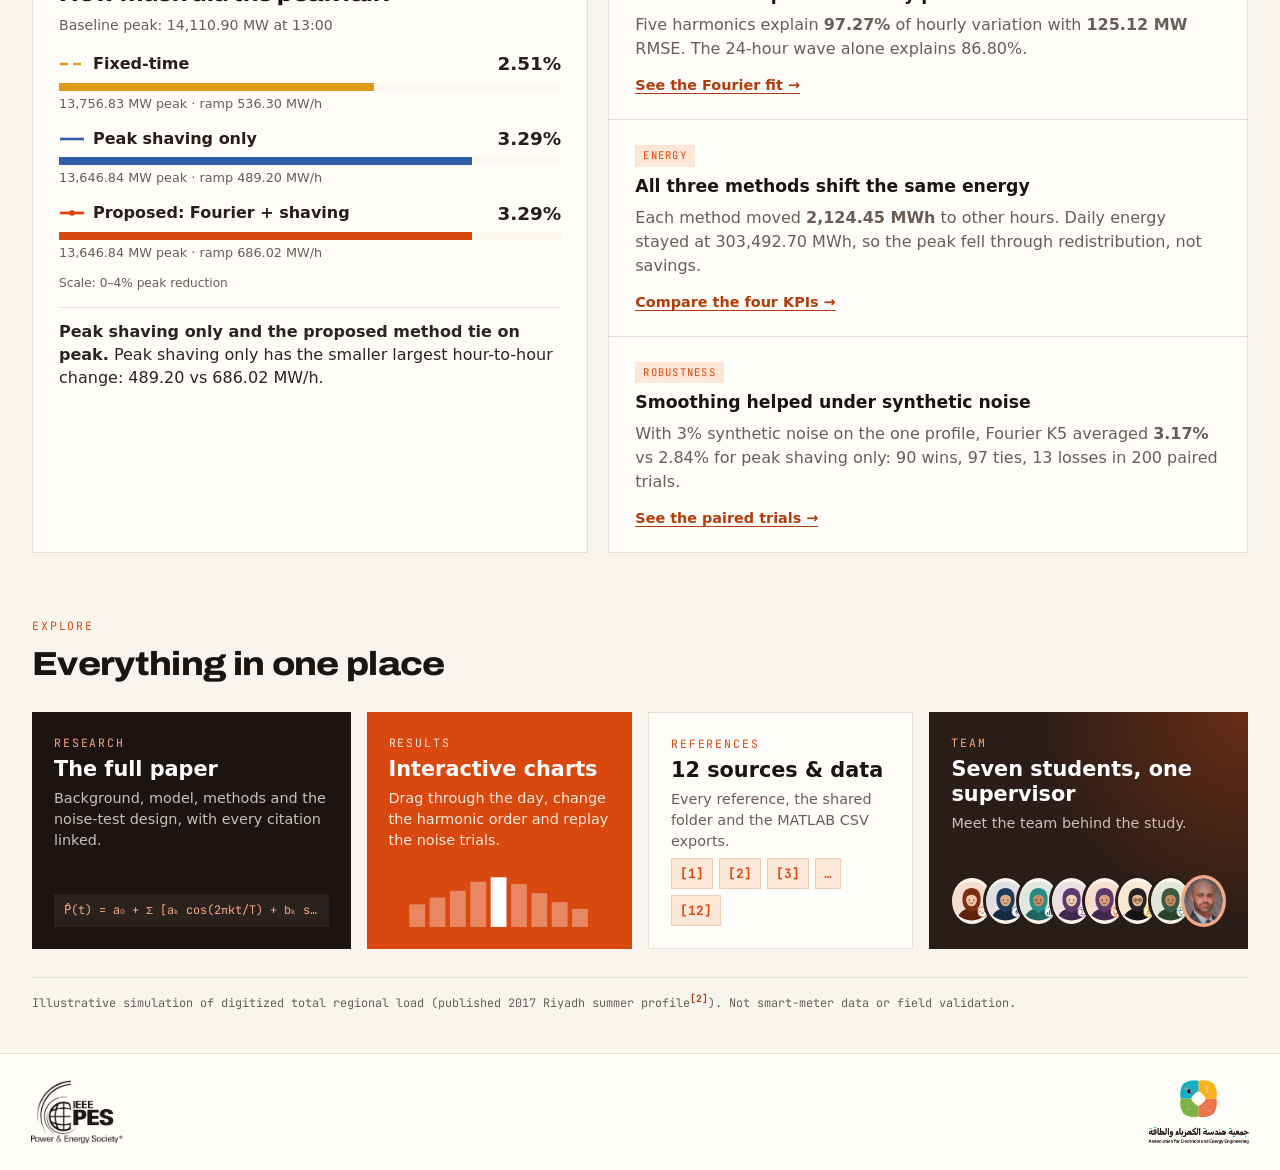
==== commit de8940be: "Deema avatar: purple outfit" ====
--- a/index.html
+++ b/index.html
@@ -154,10 +154,10 @@
 <defs><clipPath id="co4"><circle cx="60" cy="60" r="60"/></clipPath></defs>
 <circle cx="60" cy="60" r="60" fill="#d9480f" opacity=".14"/>
 <g clip-path="url(#co4)">
-<path d="M14 124 C18 94 38 82 60 82 C82 82 102 94 106 124Z" fill="#8a3e2b"/>
-<path d="M32 54 C32 31 44 20 60 20 C76 20 88 31 88 54 C88 74 81 88 60 96 C39 88 32 74 32 54Z" fill="#b4533a"/>
+<path d="M14 124 C18 94 38 82 60 82 C82 82 102 94 106 124Z" fill="#41294d"/>
+<path d="M32 54 C32 31 44 20 60 20 C76 20 88 31 88 54 C88 74 81 88 60 96 C39 88 32 74 32 54Z" fill="#5b3a6b"/>
 <ellipse cx="60" cy="57" rx="16.5" ry="19.5" fill="#d9a27c"/>
-<path d="M42.5 50 C44 37 51 33 60 33 C69 33 76 37 77.5 50 C72 43.5 66.5 41 60 41 C53.5 41 48 43.5 42.5 50Z" fill="#b4533a"/>
+<path d="M42.5 50 C44 37 51 33 60 33 C69 33 76 37 77.5 50 C72 43.5 66.5 41 60 41 C53.5 41 48 43.5 42.5 50Z" fill="#5b3a6b"/>
 <circle cx="53" cy="57" r="2.1" fill="#2a1c16"/><circle cx="67" cy="57" r="2.1" fill="#2a1c16"/>
 <circle cx="49" cy="64" r="3" fill="#e57373" opacity=".28"/><circle cx="71" cy="64" r="3" fill="#e57373" opacity=".28"/>
 <path d="M54.5 66 Q60 71 65.5 66" stroke="#2a1c16" stroke-width="1.8" fill="none" stroke-linecap="round"/>
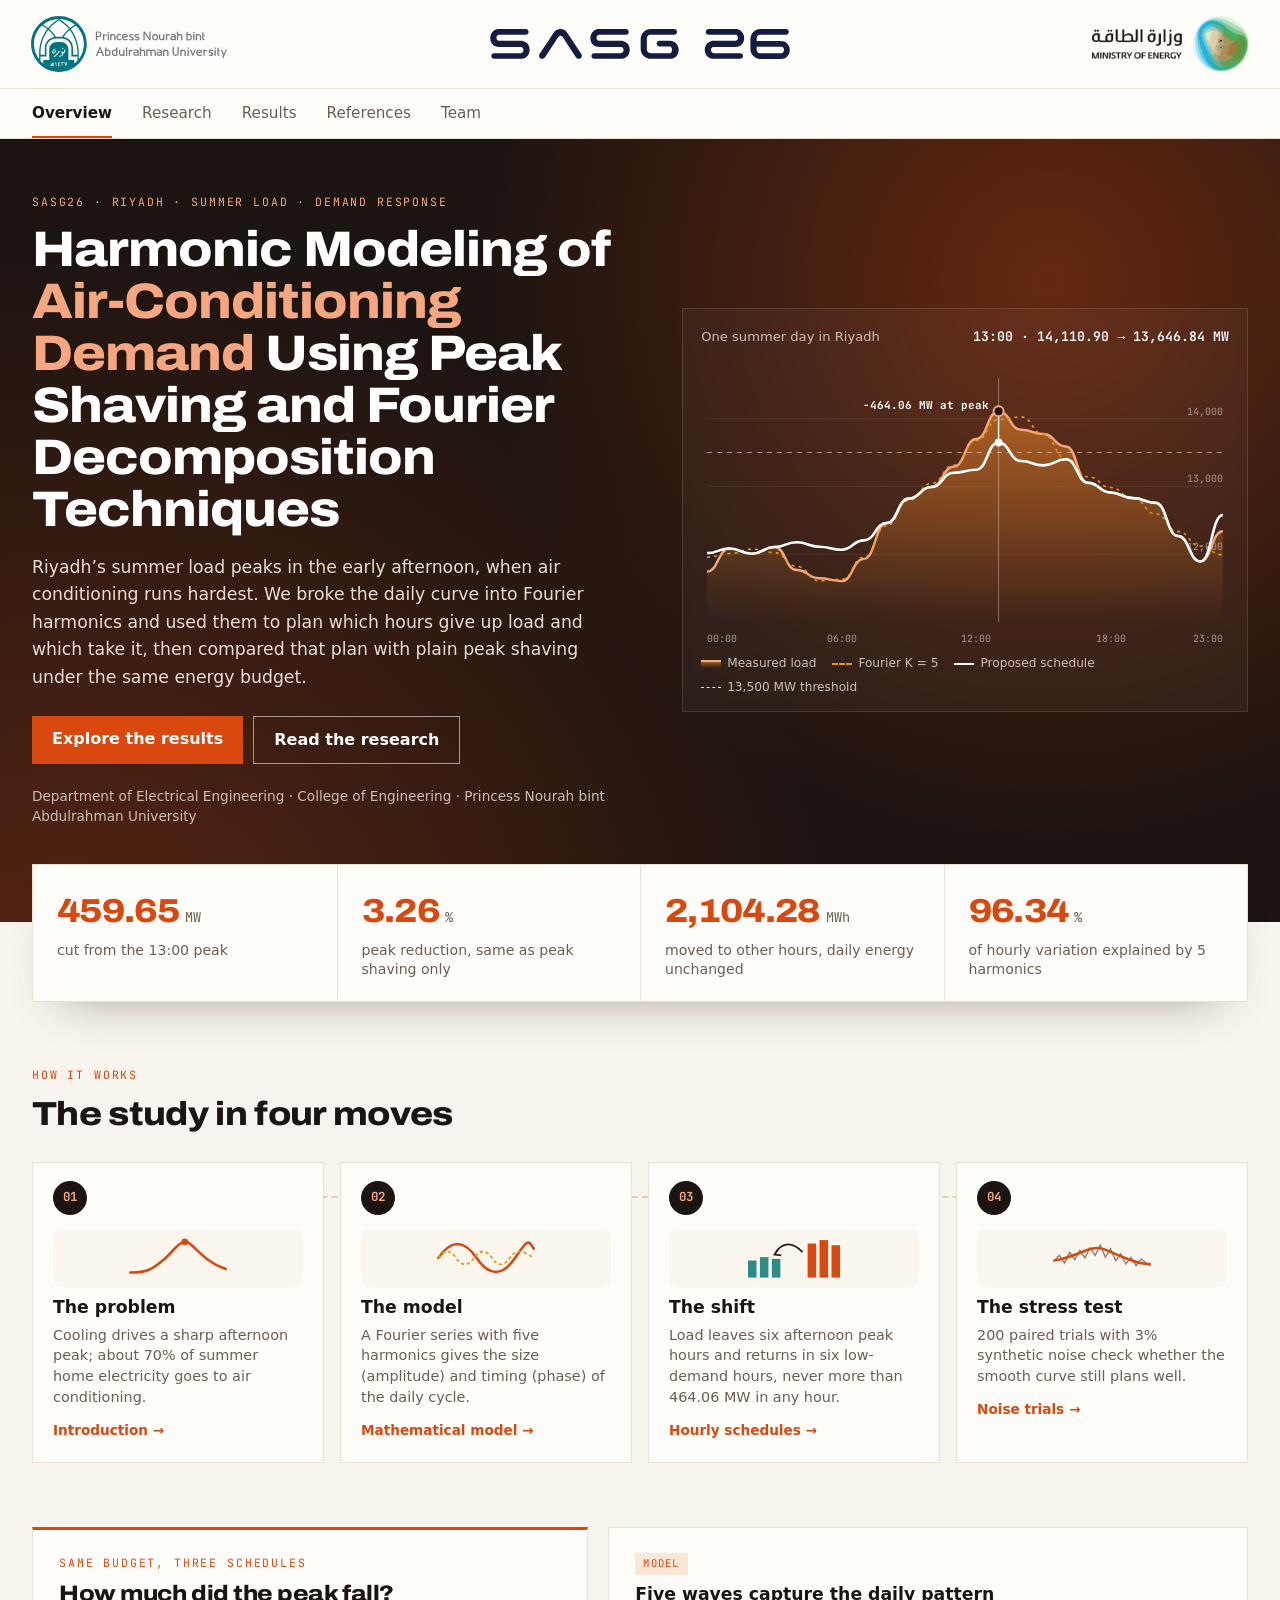
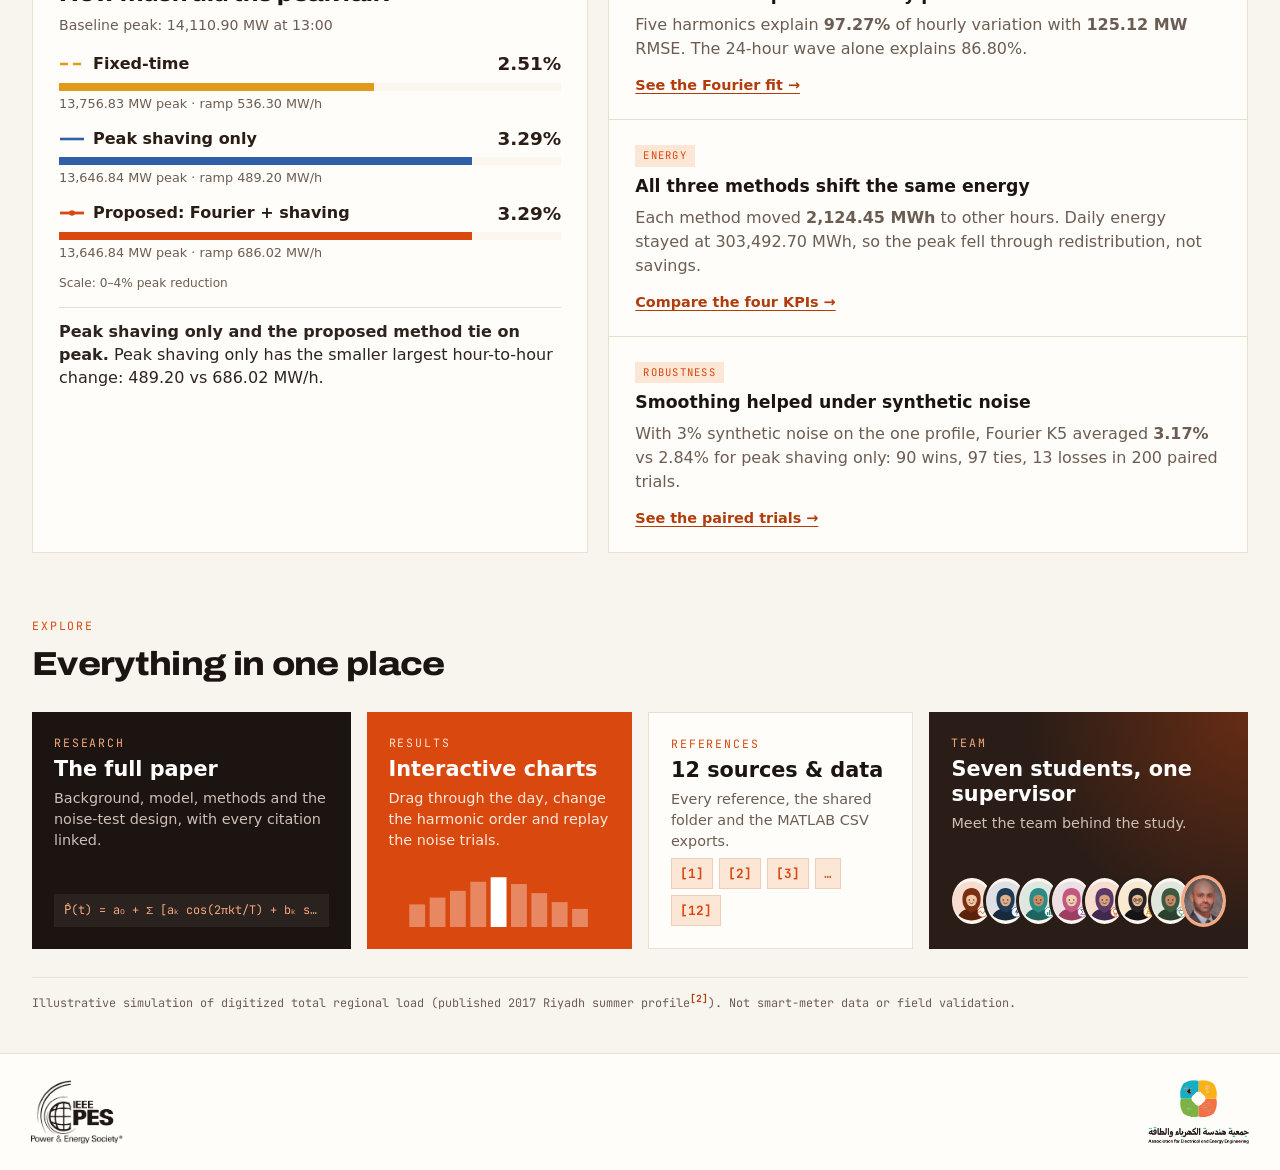
==== commit 22081480: "Layan pink outfit; fix team page row" ====
--- a/index.html
+++ b/index.html
@@ -139,10 +139,10 @@
 <defs><clipPath id="co3"><circle cx="60" cy="60" r="60"/></clipPath></defs>
 <circle cx="60" cy="60" r="60" fill="#8b5aa3" opacity=".14"/>
 <g clip-path="url(#co3)">
-<path d="M14 124 C18 94 38 82 60 82 C82 82 102 94 106 124Z" fill="#41294d"/>
-<path d="M32 54 C32 31 44 20 60 20 C76 20 88 31 88 54 C88 74 81 88 60 96 C39 88 32 74 32 54Z" fill="#5b3a6b"/>
+<path d="M14 124 C18 94 38 82 60 82 C82 82 102 94 106 124Z" fill="#9c3d62"/>
+<path d="M32 54 C32 31 44 20 60 20 C76 20 88 31 88 54 C88 74 81 88 60 96 C39 88 32 74 32 54Z" fill="#c2577f"/>
 <ellipse cx="60" cy="57" rx="16.5" ry="19.5" fill="#f3d1b5"/>
-<path d="M42.5 50 C44 37 51 33 60 33 C69 33 76 37 77.5 50 C72 43.5 66.5 41 60 41 C53.5 41 48 43.5 42.5 50Z" fill="#5b3a6b"/>
+<path d="M42.5 50 C44 37 51 33 60 33 C69 33 76 37 77.5 50 C72 43.5 66.5 41 60 41 C53.5 41 48 43.5 42.5 50Z" fill="#c2577f"/>
 <circle cx="53" cy="57" r="2.1" fill="#2a1c16"/><circle cx="67" cy="57" r="2.1" fill="#2a1c16"/>
 <circle cx="49" cy="64" r="3" fill="#e57373" opacity=".28"/><circle cx="71" cy="64" r="3" fill="#e57373" opacity=".28"/>
 <path d="M54.5 66 Q60 71 65.5 66" stroke="#2a1c16" stroke-width="1.8" fill="none" stroke-linecap="round"/>
